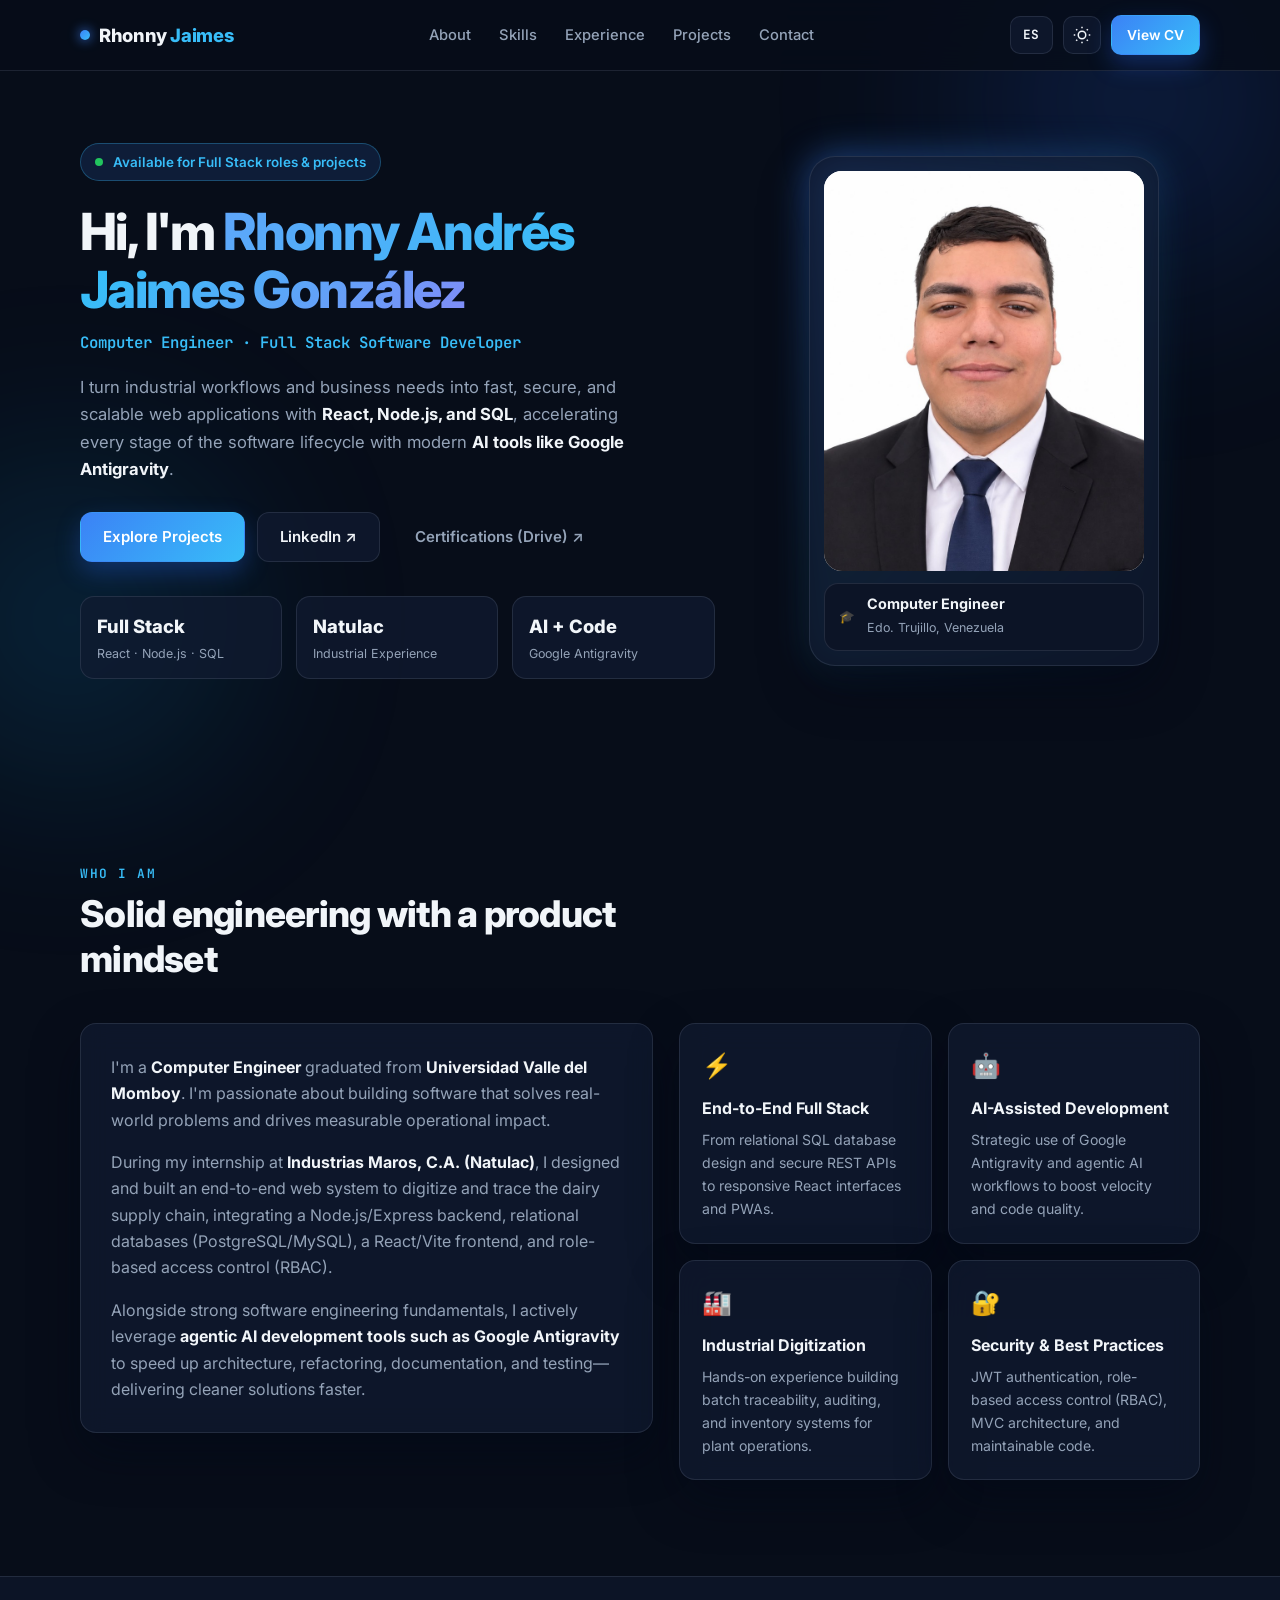
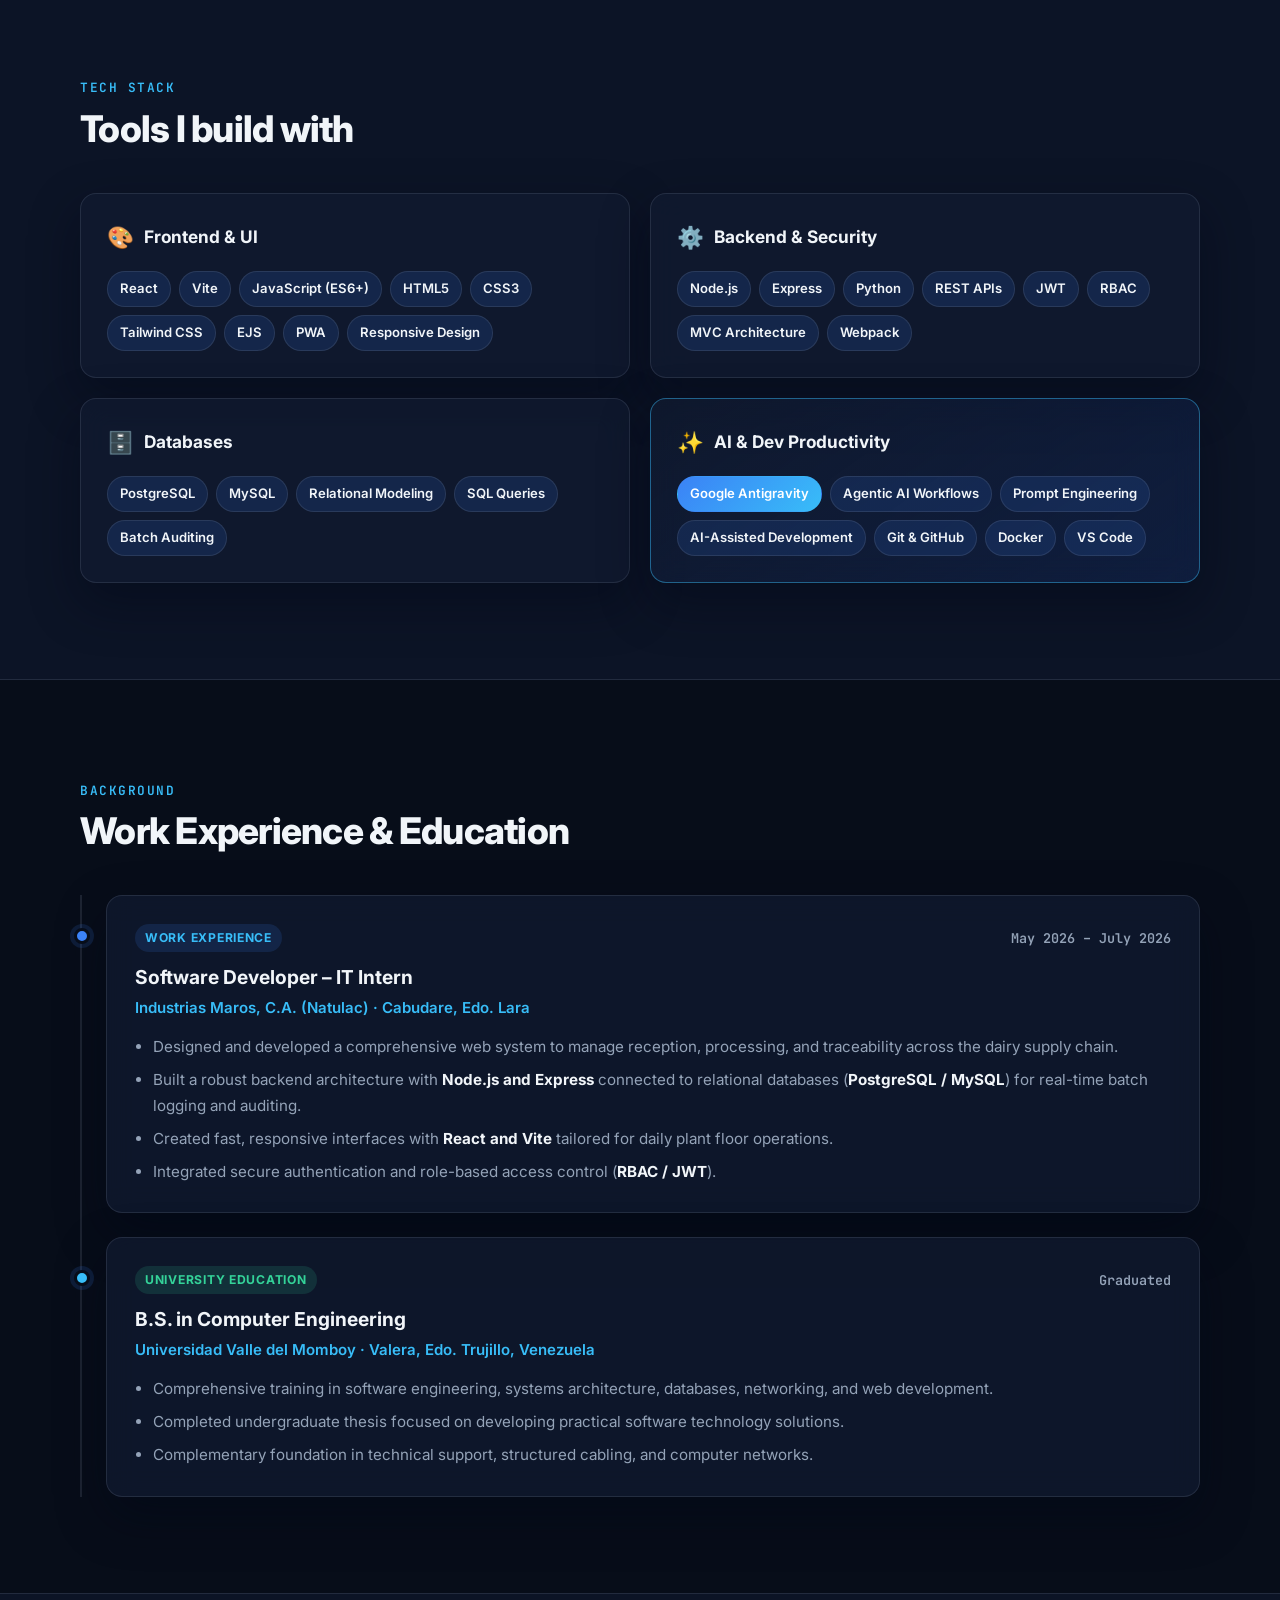
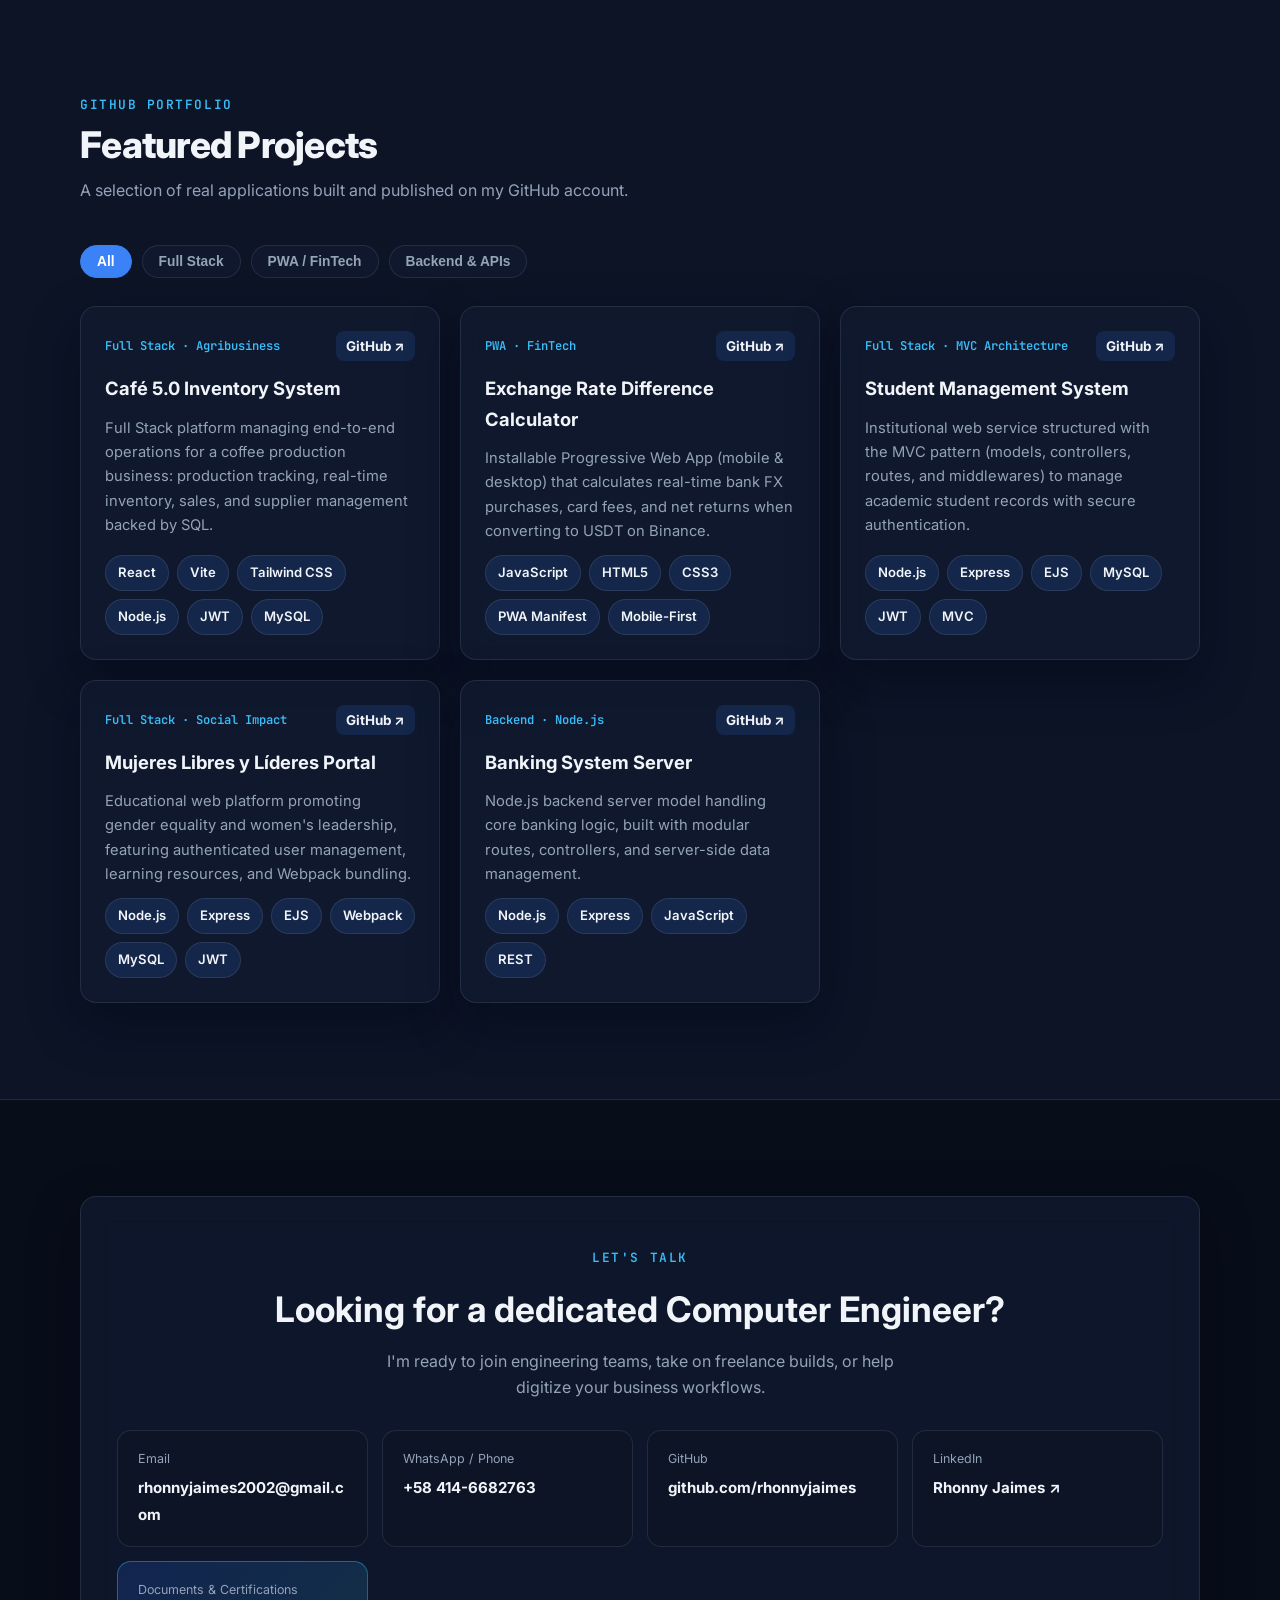
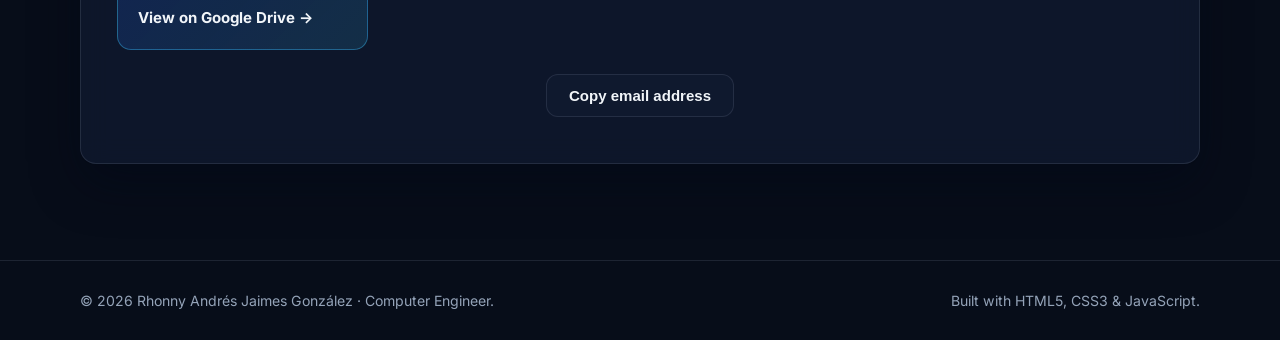
==== index.html @ 004c3298 "Initial commit: Bilingual responsive portfolio and updated CV" ====
<!DOCTYPE html>
<html lang="en" data-theme="dark">
<head>
  <meta charset="UTF-8" />
  <meta name="viewport" content="width=device-width, initial-scale=1.0" />
  <meta name="description" content="Professional portfolio of Rhonny Andrés Jaimes González — Computer Engineer &amp; Full Stack Software Developer specializing in React, Node.js, relational databases, and AI-assisted development (Google Antigravity)." />
  <title>Rhonny Jaimes | Computer Engineer &amp; Full Stack Developer</title>
  <link rel="preconnect" href="https://fonts.googleapis.com" />
  <link rel="preconnect" href="https://fonts.gstatic.com" crossorigin />
  <link href="https://fonts.googleapis.com/css2?family=Inter:wght@400;500;600;700;800&family=JetBrains+Mono:wght@400;600&display=swap" rel="stylesheet" />
  <link rel="stylesheet" href="styles.css" />
</head>
<body>
  <!-- Background Glow -->
  <div class="bg-orb orb-1" aria-hidden="true"></div>
  <div class="bg-orb orb-2" aria-hidden="true"></div>

  <!-- Navbar -->
  <header class="navbar" id="navbar">
    <div class="container nav-inner">
      <a href="#inicio" class="brand">
        <span class="brand-dot"></span>
        <span>Rhonny <span class="accent">Jaimes</span></span>
      </a>

      <nav class="nav-links" id="navLinks" aria-label="Main navigation">
        <a href="#sobre-mi" data-i18n="nav.about">About</a>
        <a href="#habilidades" data-i18n="nav.skills">Skills</a>
        <a href="#experiencia" data-i18n="nav.experience">Experience</a>
        <a href="#proyectos" data-i18n="nav.projects">Projects</a>
        <a href="#contacto" data-i18n="nav.contact">Contact</a>
      </nav>

      <div class="nav-actions">
        <button id="langToggle" class="lang-btn" aria-label="Switch language" title="Cambiar a Español">
          ES
        </button>
        <button id="themeToggle" class="icon-btn" aria-label="Toggle light/dark theme" title="Toggle theme">
          <svg class="sun-icon" viewBox="0 0 24 24" fill="none" stroke="currentColor" stroke-width="2"><circle cx="12" cy="12" r="5"/><line x1="12" y1="1" x2="12" y2="3"/><line x1="12" y1="21" x2="12" y2="23"/><line x1="4.22" y1="4.22" x2="5.64" y2="5.64"/><line x1="18.36" y1="18.36" x2="19.78" y2="19.78"/><line x1="1" y1="12" x2="3" y2="12"/><line x1="21" y1="12" x2="23" y2="12"/><line x1="4.22" y1="19.78" x2="5.64" y2="18.36"/><line x1="18.36" y1="5.64" x2="19.78" y2="4.22"/></svg>
          <svg class="moon-icon" viewBox="0 0 24 24" fill="none" stroke="currentColor" stroke-width="2"><path d="M21 12.79A9 9 0 1 1 11.21 3 7 7 0 0 0 21 12.79z"/></svg>
        </button>
        <a href="cv.html" class="btn btn-sm btn-primary" data-i18n="nav.cv">View CV</a>
        <button id="menuToggle" class="icon-btn mobile-only" aria-label="Open menu">
          <svg viewBox="0 0 24 24" fill="none" stroke="currentColor" stroke-width="2"><line x1="3" y1="6" x2="21" y2="6"/><line x1="3" y1="12" x2="21" y2="12"/><line x1="3" y1="18" x2="21" y2="18"/></svg>
        </button>
      </div>
    </div>
  </header>

  <main>
    <!-- HERO -->
    <section id="inicio" class="hero section">
      <div class="container hero-grid">
        <div class="hero-content reveal">
          <div class="status-pill">
            <span class="pulse-dot"></span>
            <span data-i18n="hero.status">Available for Full Stack roles &amp; projects</span>
          </div>

          <h1>
            <span data-i18n="hero.greeting">Hi, I'm</span> <span class="gradient-text">Rhonny Andrés Jaimes González</span>
          </h1>
          <p class="hero-role" data-i18n="hero.role">
            Computer Engineer · Full Stack Software Developer
          </p>
          <p class="hero-desc" data-i18n-html="hero.desc">
            I turn industrial workflows and business needs into fast, secure, and scalable web applications with <strong>React, Node.js, and SQL</strong>, accelerating every stage of the software lifecycle with modern <strong>AI tools like Google Antigravity</strong>.
          </p>

          <div class="hero-cta">
            <a href="#proyectos" class="btn btn-primary" data-i18n="hero.ctaProjects">Explore Projects</a>
            <a href="https://www.linkedin.com/in/rhonny-jaimes-a5907b200" target="_blank" rel="noopener" class="btn btn-secondary">
              LinkedIn ↗
            </a>
            <a href="https://drive.google.com/drive/folders/10CTQfVpW_5G6s0ghD9SPQc8_AnkCEyrF?usp=sharing" target="_blank" rel="noopener" class="btn btn-ghost" data-i18n="hero.ctaDrive">
              Certifications (Drive) ↗
            </a>
          </div>

          <div class="hero-metrics">
            <div class="metric-card">
              <span class="metric-value">Full Stack</span>
              <span class="metric-label">React · Node.js · SQL</span>
            </div>
            <div class="metric-card">
              <span class="metric-value">Natulac</span>
              <span class="metric-label" data-i18n="hero.metricNatulac">Industrial Experience</span>
            </div>
            <div class="metric-card">
              <span class="metric-value">AI + Code</span>
              <span class="metric-label">Google Antigravity</span>
            </div>
          </div>
        </div>

        <div class="hero-visual reveal">
          <div class="profile-card">
            <div class="profile-glow"></div>
            <img src="assets/profile.jpg" alt="Rhonny Andrés Jaimes González — Computer Engineer" class="profile-img" />
            <div class="profile-badge">
              <span class="badge-icon">🎓</span>
              <div>
                <strong data-i18n="hero.badgeTitle">Computer Engineer</strong>
                <span>Edo. Trujillo, Venezuela</span>
              </div>
            </div>
          </div>
        </div>
      </div>
    </section>

    <!-- ABOUT -->
    <section id="sobre-mi" class="section">
      <div class="container">
        <div class="section-header reveal">
          <span class="eyebrow" data-i18n="about.eyebrow">Who I am</span>
          <h2 data-i18n="about.title">Solid engineering with a product mindset</h2>
        </div>

        <div class="about-grid">
          <div class="about-card glass reveal">
            <p data-i18n-html="about.p1">
              I'm a <strong>Computer Engineer</strong> graduated from <strong>Universidad Valle del Momboy</strong>. I'm passionate about building software that solves real-world problems and drives measurable operational impact.
            </p>
            <p data-i18n-html="about.p2">
              During my internship at <strong>Industrias Maros, C.A. (Natulac)</strong>, I designed and built an end-to-end web system to digitize and trace the dairy supply chain, integrating a Node.js/Express backend, relational databases (PostgreSQL/MySQL), a React/Vite frontend, and role-based access control (RBAC).
            </p>
            <p data-i18n-html="about.p3">
              Alongside strong software engineering fundamentals, I actively leverage <strong>agentic AI development tools such as Google Antigravity</strong> to speed up architecture, refactoring, documentation, and testing—delivering cleaner solutions faster.
            </p>
          </div>

          <div class="pillars-grid reveal">
            <div class="pillar-card glass">
              <div class="pillar-icon">⚡</div>
              <h3 data-i18n="about.pillar1Title">End-to-End Full Stack</h3>
              <p data-i18n="about.pillar1Desc">From relational SQL database design and secure REST APIs to responsive React interfaces and PWAs.</p>
            </div>
            <div class="pillar-card glass">
              <div class="pillar-icon">🤖</div>
              <h3 data-i18n="about.pillar2Title">AI-Assisted Development</h3>
              <p data-i18n="about.pillar2Desc">Strategic use of Google Antigravity and agentic AI workflows to boost velocity and code quality.</p>
            </div>
            <div class="pillar-card glass">
              <div class="pillar-icon">🏭</div>
              <h3 data-i18n="about.pillar3Title">Industrial Digitization</h3>
              <p data-i18n="about.pillar3Desc">Hands-on experience building batch traceability, auditing, and inventory systems for plant operations.</p>
            </div>
            <div class="pillar-card glass">
              <div class="pillar-icon">🔐</div>
              <h3 data-i18n="about.pillar4Title">Security &amp; Best Practices</h3>
              <p data-i18n="about.pillar4Desc">JWT authentication, role-based access control (RBAC), MVC architecture, and maintainable code.</p>
            </div>
          </div>
        </div>
      </div>
    </section>

    <!-- SKILLS -->
    <section id="habilidades" class="section section-alt">
      <div class="container">
        <div class="section-header reveal">
          <span class="eyebrow" data-i18n="skills.eyebrow">Tech Stack</span>
          <h2 data-i18n="skills.title">Tools I build with</h2>
        </div>

        <div class="skills-grid">
          <div class="skill-card glass reveal">
            <div class="skill-card-head">
              <span class="skill-emoji">🎨</span>
              <h3>Frontend &amp; UI</h3>
            </div>
            <div class="tags">
              <span>React</span>
              <span>Vite</span>
              <span>JavaScript (ES6+)</span>
              <span>HTML5</span>
              <span>CSS3</span>
              <span>Tailwind CSS</span>
              <span>EJS</span>
              <span>PWA</span>
              <span>Responsive Design</span>
            </div>
          </div>

          <div class="skill-card glass reveal">
            <div class="skill-card-head">
              <span class="skill-emoji">⚙️</span>
              <h3 data-i18n="skills.backendTitle">Backend &amp; Security</h3>
            </div>
            <div class="tags">
              <span>Node.js</span>
              <span>Express</span>
              <span>Python</span>
              <span>REST APIs</span>
              <span>JWT</span>
              <span>RBAC</span>
              <span data-i18n="skills.mvc">MVC Architecture</span>
              <span>Webpack</span>
            </div>
          </div>

          <div class="skill-card glass reveal">
            <div class="skill-card-head">
              <span class="skill-emoji">🗄️</span>
              <h3 data-i18n="skills.dbTitle">Databases</h3>
            </div>
            <div class="tags">
              <span>PostgreSQL</span>
              <span>MySQL</span>
              <span data-i18n="skills.dbModel">Relational Modeling</span>
              <span data-i18n="skills.dbSql">SQL Queries</span>
              <span data-i18n="skills.dbAudit">Batch Auditing</span>
            </div>
          </div>

          <div class="skill-card glass highlight-card reveal">
            <div class="skill-card-head">
              <span class="skill-emoji">✨</span>
              <h3 data-i18n="skills.aiTitle">AI &amp; Dev Productivity</h3>
            </div>
            <div class="tags">
              <span class="tag-accent">Google Antigravity</span>
              <span data-i18n="skills.aiAgents">Agentic AI Workflows</span>
              <span data-i18n="skills.aiPrompt">Prompt Engineering</span>
              <span data-i18n="skills.aiDev">AI-Assisted Development</span>
              <span>Git &amp; GitHub</span>
              <span>Docker</span>
              <span>VS Code</span>
            </div>
          </div>
        </div>
      </div>
    </section>

    <!-- EXPERIENCE & EDUCATION -->
    <section id="experiencia" class="section">
      <div class="container">
        <div class="section-header reveal">
          <span class="eyebrow" data-i18n="exp.eyebrow">Background</span>
          <h2 data-i18n="exp.title">Work Experience &amp; Education</h2>
        </div>

        <div class="timeline">
          <article class="timeline-item glass reveal">
            <div class="timeline-dot"></div>
            <div class="timeline-meta">
              <span class="timeline-badge" data-i18n="exp.workBadge">Work Experience</span>
              <span class="timeline-date" data-i18n="exp.workDate">May 2026 – July 2026</span>
            </div>
            <h3 data-i18n="exp.workRole">Software Developer – IT Intern</h3>
            <p class="timeline-org">Industrias Maros, C.A. (Natulac) · Cabudare, Edo. Lara</p>
            <ul class="timeline-list">
              <li data-i18n="exp.workB1">Designed and developed a comprehensive web system to manage reception, processing, and traceability across the dairy supply chain.</li>
              <li data-i18n-html="exp.workB2">Built a robust backend architecture with <strong>Node.js and Express</strong> connected to relational databases (<strong>PostgreSQL / MySQL</strong>) for real-time batch logging and auditing.</li>
              <li data-i18n-html="exp.workB3">Created fast, responsive interfaces with <strong>React and Vite</strong> tailored for daily plant floor operations.</li>
              <li data-i18n-html="exp.workB4">Integrated secure authentication and role-based access control (<strong>RBAC / JWT</strong>).</li>
            </ul>
          </article>

          <article class="timeline-item glass reveal">
            <div class="timeline-dot dot-edu"></div>
            <div class="timeline-meta">
              <span class="timeline-badge badge-edu" data-i18n="exp.eduBadge">University Education</span>
              <span class="timeline-date" data-i18n="exp.eduDate">Graduated</span>
            </div>
            <h3 data-i18n="exp.eduDegree">B.S. in Computer Engineering</h3>
            <p class="timeline-org">Universidad Valle del Momboy · Valera, Edo. Trujillo, Venezuela</p>
            <ul class="timeline-list">
              <li data-i18n="exp.eduB1">Comprehensive training in software engineering, systems architecture, databases, networking, and web development.</li>
              <li data-i18n="exp.eduB2">Completed undergraduate thesis focused on developing practical software technology solutions.</li>
              <li data-i18n="exp.eduB3">Complementary foundation in technical support, structured cabling, and computer networks.</li>
            </ul>
          </article>
        </div>
      </div>
    </section>

    <!-- PROJECTS -->
    <section id="proyectos" class="section section-alt">
      <div class="container">
        <div class="section-header reveal">
          <span class="eyebrow" data-i18n="proj.eyebrow">GitHub Portfolio</span>
          <h2 data-i18n="proj.title">Featured Projects</h2>
          <p class="section-sub" data-i18n="proj.sub">A selection of real applications built and published on my GitHub account.</p>
        </div>

        <div class="filter-bar reveal" role="tablist" aria-label="Filter projects">
          <button class="filter-btn active" data-filter="all" data-i18n="proj.filterAll">All</button>
          <button class="filter-btn" data-filter="fullstack">Full Stack</button>
          <button class="filter-btn" data-filter="pwa">PWA / FinTech</button>
          <button class="filter-btn" data-filter="backend">Backend &amp; APIs</button>
        </div>

        <div class="projects-grid">
          <article class="project-card glass reveal" data-category="fullstack">
            <div class="project-header">
              <span class="project-type" data-i18n="proj.p1Type">Full Stack · Agribusiness</span>
              <a href="https://github.com/rhonnyjaimes/sistema-inventario-cafe5.0" target="_blank" rel="noopener" class="project-ext" aria-label="View repository on GitHub">GitHub ↗</a>
            </div>
            <h3 data-i18n="proj.p1Title">Café 5.0 Inventory System</h3>
            <p data-i18n="proj.p1Desc">
              Full Stack platform managing end-to-end operations for a coffee production business: production tracking, real-time inventory, sales, and supplier management backed by SQL.
            </p>
            <div class="tags">
              <span>React</span>
              <span>Vite</span>
              <span>Tailwind CSS</span>
              <span>Node.js</span>
              <span>JWT</span>
              <span>MySQL</span>
            </div>
          </article>

          <article class="project-card glass reveal" data-category="pwa">
            <div class="project-header">
              <span class="project-type">PWA · FinTech</span>
              <a href="https://github.com/rhonnyjaimes/calculo-diferencia-cambiaria" target="_blank" rel="noopener" class="project-ext" aria-label="View repository on GitHub">GitHub ↗</a>
            </div>
            <h3 data-i18n="proj.p2Title">Exchange Rate Difference Calculator</h3>
            <p data-i18n="proj.p2Desc">
              Installable Progressive Web App (mobile &amp; desktop) that calculates real-time bank FX purchases, card fees, and net returns when converting to USDT on Binance.
            </p>
            <div class="tags">
              <span>JavaScript</span>
              <span>HTML5</span>
              <span>CSS3</span>
              <span>PWA Manifest</span>
              <span>Mobile-First</span>
            </div>
          </article>

          <article class="project-card glass reveal" data-category="fullstack backend">
            <div class="project-header">
              <span class="project-type" data-i18n="proj.p3Type">Full Stack · MVC Architecture</span>
              <a href="https://github.com/rhonnyjaimes/gestion-estudiantil" target="_blank" rel="noopener" class="project-ext" aria-label="View repository on GitHub">GitHub ↗</a>
            </div>
            <h3 data-i18n="proj.p3Title">Student Management System</h3>
            <p data-i18n="proj.p3Desc">
              Institutional web service structured with the MVC pattern (models, controllers, routes, and middlewares) to manage academic student records with secure authentication.
            </p>
            <div class="tags">
              <span>Node.js</span>
              <span>Express</span>
              <span>EJS</span>
              <span>MySQL</span>
              <span>JWT</span>
              <span>MVC</span>
            </div>
          </article>

          <article class="project-card glass reveal" data-category="fullstack">
            <div class="project-header">
              <span class="project-type" data-i18n="proj.p4Type">Full Stack · Social Impact</span>
              <a href="https://github.com/rhonnyjaimes/Pagina-Mujeres-Libres" target="_blank" rel="noopener" class="project-ext" aria-label="View repository on GitHub">GitHub ↗</a>
            </div>
            <h3 data-i18n="proj.p4Title">Mujeres Libres y Líderes Portal</h3>
            <p data-i18n="proj.p4Desc">
              Educational web platform promoting gender equality and women's leadership, featuring authenticated user management, learning resources, and Webpack bundling.
            </p>
            <div class="tags">
              <span>Node.js</span>
              <span>Express</span>
              <span>EJS</span>
              <span>Webpack</span>
              <span>MySQL</span>
              <span>JWT</span>
            </div>
          </article>

          <article class="project-card glass reveal" data-category="backend">
            <div class="project-header">
              <span class="project-type">Backend · Node.js</span>
              <a href="https://github.com/rhonnyjaimes/sistema-bancario-servidor" target="_blank" rel="noopener" class="project-ext" aria-label="View repository on GitHub">GitHub ↗</a>
            </div>
            <h3 data-i18n="proj.p5Title">Banking System Server</h3>
            <p data-i18n="proj.p5Desc">
              Node.js backend server model handling core banking logic, built with modular routes, controllers, and server-side data management.
            </p>
            <div class="tags">
              <span>Node.js</span>
              <span>Express</span>
              <span>JavaScript</span>
              <span>REST</span>
            </div>
          </article>
        </div>
      </div>
    </section>

    <!-- CONTACT -->
    <section id="contacto" class="section">
      <div class="container">
        <div class="contact-box glass reveal">
          <span class="eyebrow" data-i18n="contact.eyebrow">Let's Talk</span>
          <h2 data-i18n="contact.title">Looking for a dedicated Computer Engineer?</h2>
          <p class="contact-sub" data-i18n="contact.sub">
            I'm ready to join engineering teams, take on freelance builds, or help digitize your business workflows.
          </p>

          <div class="contact-grid">
            <a href="mailto:rhonnyjaimes2002@gmail.com" class="contact-item">
              <span class="c-label" data-i18n="contact.emailLabel">Email</span>
              <strong>rhonnyjaimes2002@gmail.com</strong>
            </a>

            <a href="https://wa.me/584146682763" target="_blank" rel="noopener" class="contact-item">
              <span class="c-label" data-i18n="contact.phoneLabel">WhatsApp / Phone</span>
              <strong>+58 414-6682763</strong>
            </a>

            <a href="https://github.com/rhonnyjaimes" target="_blank" rel="noopener" class="contact-item">
              <span class="c-label">GitHub</span>
              <strong>github.com/rhonnyjaimes</strong>
            </a>

            <a href="https://www.linkedin.com/in/rhonny-jaimes-a5907b200" target="_blank" rel="noopener" class="contact-item">
              <span class="c-label">LinkedIn</span>
              <strong>Rhonny Jaimes ↗</strong>
            </a>

            <a href="https://drive.google.com/drive/folders/10CTQfVpW_5G6s0ghD9SPQc8_AnkCEyrF?usp=sharing" target="_blank" rel="noopener" class="contact-item contact-cv">
              <span class="c-label" data-i18n="contact.driveLabel">Documents &amp; Certifications</span>
              <strong data-i18n="contact.driveCta">View on Google Drive →</strong>
            </a>
          </div>

          <div class="contact-actions">
            <button id="copyEmailBtn" class="btn btn-secondary" data-i18n="contact.copyBtn">Copy email address</button>
          </div>
        </div>
      </div>
    </section>
  </main>

  <footer class="footer">
    <div class="container footer-inner">
      <p>© <span id="year"></span> Rhonny Andrés Jaimes González · <span data-i18n="footer.role">Computer Engineer</span>.</p>
      <p class="footer-note" data-i18n="footer.note">Built with HTML5, CSS3 &amp; JavaScript.</p>
    </div>
  </footer>

  <div id="toast" class="toast" role="status" aria-live="polite" data-i18n="contact.toast">Email copied to clipboard</div>

  <script src="script.js"></script>
</body>
</html>
---- styles.css ----
:root {
  --bg: #070d19;
  --bg-alt: #0c1426;
  --surface: rgba(17, 27, 49, 0.72);
  --surface-solid: #111b31;
  --border: rgba(148, 163, 184, 0.16);
  --text: #f1f5f9;
  --text-muted: #94a3b8;
  --primary: #3b82f6;
  --primary-hover: #2563eb;
  --cyan: #38bdf8;
  --accent-soft: rgba(59, 130, 246, 0.14);
  --shadow: 0 20px 50px rgba(2, 6, 23, 0.45);
  --radius: 16px;
}

[data-theme="light"] {
  --bg: #f8fafc;
  --bg-alt: #eef2f8;
  --surface: rgba(255, 255, 255, 0.85);
  --surface-solid: #ffffff;
  --border: rgba(15, 23, 42, 0.1);
  --text: #0f172a;
  --text-muted: #475569;
  --primary: #1d4ed8;
  --primary-hover: #1e40af;
  --cyan: #0284c7;
  --accent-soft: rgba(29, 78, 216, 0.09);
  --shadow: 0 18px 40px rgba(15, 23, 42, 0.08);
}

* {
  box-sizing: border-box;
  margin: 0;
  padding: 0;
}

html {
  scroll-behavior: smooth;
}

body {
  font-family: 'Inter', -apple-system, BlinkMacSystemFont, sans-serif;
  background: var(--bg);
  color: var(--text);
  line-height: 1.65;
  overflow-x: hidden;
  transition: background 0.3s ease, color 0.3s ease;
}

/* Decorative Orbs */
.bg-orb {
  position: fixed;
  border-radius: 50%;
  filter: blur(110px);
  pointer-events: none;
  z-index: -1;
  opacity: 0.35;
}

.orb-1 {
  width: 440px;
  height: 440px;
  background: radial-gradient(circle, #2563eb, transparent 70%);
  top: -120px;
  right: -80px;
}

.orb-2 {
  width: 380px;
  height: 380px;
  background: radial-gradient(circle, #0ea5e9, transparent 70%);
  bottom: 10%;
  left: -120px;
}

[data-theme="light"] .bg-orb {
  opacity: 0.18;
}

.container {
  width: min(1120px, 92%);
  margin: 0 auto;
}

.section {
  padding: 96px 0;
}

.section-alt {
  background: var(--bg-alt);
  border-top: 1px solid var(--border);
  border-bottom: 1px solid var(--border);
}

.glass {
  background: var(--surface);
  border: 1px solid var(--border);
  backdrop-filter: blur(14px);
  -webkit-backdrop-filter: blur(14px);
  border-radius: var(--radius);
  box-shadow: var(--shadow);
}

/* Navbar */
.navbar {
  position: sticky;
  top: 0;
  z-index: 100;
  background: color-mix(in srgb, var(--bg) 82%, transparent);
  backdrop-filter: blur(16px);
  border-bottom: 1px solid var(--border);
}

.nav-inner {
  height: 70px;
  display: flex;
  align-items: center;
  justify-content: space-between;
  gap: 16px;
}

.brand {
  display: inline-flex;
  align-items: center;
  gap: 9px;
  font-size: 1.15rem;
  font-weight: 800;
  color: var(--text);
  text-decoration: none;
  letter-spacing: -0.02em;
}

.brand-dot {
  width: 10px;
  height: 10px;
  border-radius: 50%;
  background: linear-gradient(135deg, var(--primary), var(--cyan));
  box-shadow: 0 0 12px var(--primary);
}

.accent {
  color: var(--cyan);
}

.nav-links {
  display: flex;
  align-items: center;
  gap: 28px;
}

.nav-links a {
  color: var(--text-muted);
  text-decoration: none;
  font-size: 0.92rem;
  font-weight: 500;
  transition: color 0.2s ease;
}

.nav-links a:hover {
  color: var(--text);
}

.nav-actions {
  display: flex;
  align-items: center;
  gap: 10px;
}

.icon-btn {
  width: 38px;
  height: 38px;
  border-radius: 10px;
  border: 1px solid var(--border);
  background: var(--surface);
  color: var(--text);
  display: inline-flex;
  align-items: center;
  justify-content: center;
  cursor: pointer;
  transition: all 0.2s ease;
}

.icon-btn:hover {
  border-color: var(--primary);
  color: var(--cyan);
}

.lang-btn {
  height: 38px;
  padding: 0 12px;
  border-radius: 10px;
  border: 1px solid var(--border);
  background: var(--surface);
  color: var(--text);
  font-family: 'JetBrains Mono', monospace;
  font-size: 0.8rem;
  font-weight: 700;
  letter-spacing: 0.04em;
  cursor: pointer;
  transition: all 0.2s ease;
}

.lang-btn:hover {
  border-color: var(--cyan);
  color: var(--cyan);
}

.icon-btn svg {
  width: 18px;
  height: 18px;
}

[data-theme="dark"] .moon-icon { display: none; }
[data-theme="light"] .sun-icon { display: none; }

.mobile-only {
  display: none;
}

/* Buttons */
.btn {
  display: inline-flex;
  align-items: center;
  justify-content: center;
  gap: 8px;
  padding: 12px 22px;
  border-radius: 12px;
  font-size: 0.94rem;
  font-weight: 600;
  text-decoration: none;
  cursor: pointer;
  border: 1px solid transparent;
  transition: all 0.22s ease;
}

.btn svg {
  width: 17px;
  height: 17px;
}

.btn-sm {
  padding: 8px 15px;
  font-size: 0.86rem;
  border-radius: 10px;
}

.btn-primary {
  background: linear-gradient(135deg, var(--primary), var(--cyan));
  color: #ffffff;
  box-shadow: 0 10px 25px rgba(37, 99, 235, 0.32);
}

.btn-primary:hover {
  transform: translateY(-2px);
  box-shadow: 0 14px 30px rgba(37, 99, 235, 0.42);
}

.btn-secondary {
  background: var(--surface);
  color: var(--text);
  border-color: var(--border);
}

.btn-secondary:hover {
  border-color: var(--primary);
  transform: translateY(-2px);
}

.btn-ghost {
  color: var(--text-muted);
  background: transparent;
}

.btn-ghost:hover {
  color: var(--cyan);
}

/* Hero */
.hero {
  padding-top: 72px;
  padding-bottom: 84px;
}

.hero-grid {
  display: grid;
  grid-template-columns: 1.25fr 0.85fr;
  align-items: center;
  gap: 54px;
}

.status-pill {
  display: inline-flex;
  align-items: center;
  gap: 10px;
  padding: 7px 14px;
  border-radius: 999px;
  background: var(--accent-soft);
  border: 1px solid rgba(56, 189, 248, 0.3);
  color: var(--cyan);
  font-size: 0.84rem;
  font-weight: 600;
  margin-bottom: 22px;
}

.pulse-dot {
  width: 8px;
  height: 8px;
  border-radius: 50%;
  background: #22c55e;
  box-shadow: 0 0 0 0 rgba(34, 197, 94, 0.7);
  animation: pulse 2s infinite;
}

@keyframes pulse {
  0% { box-shadow: 0 0 0 0 rgba(34, 197, 94, 0.7); }
  70% { box-shadow: 0 0 0 9px rgba(34, 197, 94, 0); }
  100% { box-shadow: 0 0 0 0 rgba(34, 197, 94, 0); }
}

.hero h1 {
  font-size: clamp(2.1rem, 4.2vw, 3.2rem);
  font-weight: 800;
  line-height: 1.12;
  letter-spacing: -0.03em;
}

.gradient-text {
  background: linear-gradient(135deg, #60a5fa, #38bdf8, #818cf8);
  -webkit-background-clip: text;
  background-clip: text;
  color: transparent;
}

[data-theme="light"] .gradient-text {
  background: linear-gradient(135deg, #1d4ed8, #0284c7, #4f46e5);
  -webkit-background-clip: text;
  background-clip: text;
}

.hero-role {
  margin-top: 12px;
  font-family: 'JetBrains Mono', monospace;
  font-size: 0.98rem;
  color: var(--cyan);
  font-weight: 600;
}

.hero-desc {
  margin-top: 18px;
  color: var(--text-muted);
  font-size: 1.04rem;
  max-width: 58ch;
}

.hero-desc strong {
  color: var(--text);
}

.hero-cta {
  margin-top: 28px;
  display: flex;
  flex-wrap: wrap;
  gap: 12px;
}

.hero-metrics {
  margin-top: 34px;
  display: grid;
  grid-template-columns: repeat(3, 1fr);
  gap: 14px;
}

.metric-card {
  padding: 14px 16px;
  border-radius: 14px;
  background: var(--surface);
  border: 1px solid var(--border);
}

.metric-value {
  display: block;
  font-size: 1.15rem;
  font-weight: 800;
  color: var(--text);
}

.metric-label {
  display: block;
  font-size: 0.78rem;
  color: var(--text-muted);
  margin-top: 2px;
}

/* Profile Visual */
.hero-visual {
  display: flex;
  justify-content: center;
}

.profile-card {
  position: relative;
  width: min(350px, 100%);
  padding: 14px;
  border-radius: 26px;
  background: var(--surface);
  border: 1px solid var(--border);
  box-shadow: var(--shadow);
}

.profile-glow {
  position: absolute;
  inset: -2px;
  border-radius: 28px;
  background: linear-gradient(135deg, rgba(59, 130, 246, 0.55), rgba(56, 189, 248, 0.18), transparent);
  z-index: -1;
  filter: blur(18px);
}

.profile-img {
  width: 100%;
  aspect-ratio: 4 / 5;
  object-fit: cover;
  object-position: top center;
  border-radius: 18px;
  display: block;
  background: #ffffff;
}

.profile-badge {
  margin-top: 12px;
  padding: 11px 14px;
  border-radius: 14px;
  background: var(--bg-alt);
  border: 1px solid var(--border);
  display: flex;
  align-items: center;
  gap: 12px;
}

.badge-icon {
  font-size: 1.35rem;
}

.profile-badge strong {
  display: block;
  font-size: 0.9rem;
  line-height: 1.25;
}

.profile-badge span {
  font-size: 0.78rem;
  color: var(--text-muted);
}

/* Section Headers */
.section-header {
  max-width: 660px;
  margin-bottom: 42px;
}

.eyebrow {
  display: inline-block;
  font-family: 'JetBrains Mono', monospace;
  font-size: 0.8rem;
  font-weight: 600;
  text-transform: uppercase;
  letter-spacing: 0.12em;
  color: var(--cyan);
  margin-bottom: 8px;
}

.section-header h2 {
  font-size: clamp(1.65rem, 3vw, 2.3rem);
  font-weight: 800;
  letter-spacing: -0.02em;
  line-height: 1.2;
}

.section-sub {
  margin-top: 10px;
  color: var(--text-muted);
}

/* About */
.about-grid {
  display: grid;
  grid-template-columns: 1.1fr 1fr;
  gap: 26px;
  align-items: start;
}

.about-card {
  padding: 30px;
  display: flex;
  flex-direction: column;
  gap: 16px;
  color: var(--text-muted);
}

.about-card strong {
  color: var(--text);
}

.pillars-grid {
  display: grid;
  grid-template-columns: repeat(2, 1fr);
  gap: 16px;
}

.pillar-card {
  padding: 22px;
  transition: transform 0.22s ease, border-color 0.22s ease;
}

.pillar-card:hover {
  transform: translateY(-4px);
  border-color: rgba(56, 189, 248, 0.4);
}

.pillar-icon {
  font-size: 1.5rem;
  margin-bottom: 10px;
}

.pillar-card h3 {
  font-size: 1rem;
  margin-bottom: 6px;
}

.pillar-card p {
  font-size: 0.88rem;
  color: var(--text-muted);
}

/* Skills */
.skills-grid {
  display: grid;
  grid-template-columns: repeat(2, 1fr);
  gap: 20px;
}

.skill-card {
  padding: 26px;
}

.highlight-card {
  border-color: rgba(56, 189, 248, 0.45);
  background: linear-gradient(145deg, var(--surface), rgba(37, 99, 235, 0.12));
}

.skill-card-head {
  display: flex;
  align-items: center;
  gap: 10px;
  margin-bottom: 16px;
}

.skill-emoji {
  font-size: 1.35rem;
}

.skill-card h3 {
  font-size: 1.08rem;
}

.tags {
  display: flex;
  flex-wrap: wrap;
  gap: 8px;
}

.tags span {
  font-size: 0.82rem;
  font-weight: 600;
  padding: 6px 12px;
  border-radius: 999px;
  background: var(--accent-soft);
  color: var(--text);
  border: 1px solid var(--border);
}

.tags .tag-accent {
  background: linear-gradient(135deg, var(--primary), var(--cyan));
  color: #ffffff;
  border-color: transparent;
}

/* Timeline */
.timeline {
  position: relative;
  display: flex;
  flex-direction: column;
  gap: 24px;
  padding-left: 24px;
  border-left: 2px solid var(--border);
}

.timeline-item {
  position: relative;
  padding: 28px;
}

.timeline-dot {
  position: absolute;
  left: -33px;
  top: 32px;
  width: 16px;
  height: 16px;
  border-radius: 50%;
  background: var(--primary);
  border: 3px solid var(--bg);
  box-shadow: 0 0 0 4px var(--accent-soft);
}

.dot-edu {
  background: var(--cyan);
}

.timeline-meta {
  display: flex;
  align-items: center;
  justify-content: space-between;
  flex-wrap: wrap;
  gap: 10px;
  margin-bottom: 10px;
}

.timeline-badge {
  font-size: 0.76rem;
  font-weight: 700;
  text-transform: uppercase;
  letter-spacing: 0.06em;
  padding: 4px 10px;
  border-radius: 999px;
  background: var(--accent-soft);
  color: var(--cyan);
}

.badge-edu {
  color: #34d399;
  background: rgba(52, 211, 153, 0.14);
}

.timeline-date {
  font-family: 'JetBrains Mono', monospace;
  font-size: 0.84rem;
  font-weight: 600;
  color: var(--text-muted);
}

.timeline-item h3 {
  font-size: 1.2rem;
}

.timeline-org {
  color: var(--cyan);
  font-weight: 600;
  font-size: 0.94rem;
  margin-top: 2px;
  margin-bottom: 14px;
}

.timeline-list {
  padding-left: 18px;
  display: flex;
  flex-direction: column;
  gap: 8px;
  color: var(--text-muted);
  font-size: 0.95rem;
}

.timeline-list strong {
  color: var(--text);
}

/* Projects */
.filter-bar {
  display: flex;
  flex-wrap: wrap;
  gap: 10px;
  margin-bottom: 28px;
}

.filter-btn {
  padding: 8px 16px;
  border-radius: 999px;
  border: 1px solid var(--border);
  background: var(--surface);
  color: var(--text-muted);
  font-size: 0.86rem;
  font-weight: 600;
  cursor: pointer;
  transition: all 0.2s ease;
}

.filter-btn:hover,
.filter-btn.active {
  background: var(--primary);
  color: #ffffff;
  border-color: var(--primary);
}

.projects-grid {
  display: grid;
  grid-template-columns: repeat(auto-fill, minmax(310px, 1fr));
  gap: 20px;
}

.project-card {
  padding: 24px;
  display: flex;
  flex-direction: column;
  gap: 12px;
  transition: transform 0.24s ease, border-color 0.24s ease;
}

.project-card:hover {
  transform: translateY(-5px);
  border-color: rgba(56, 189, 248, 0.45);
}

.project-card.hidden {
  display: none;
}

.project-header {
  display: flex;
  justify-content: space-between;
  align-items: center;
  gap: 10px;
}

.project-type {
  font-family: 'JetBrains Mono', monospace;
  font-size: 0.76rem;
  color: var(--cyan);
  font-weight: 600;
}

.project-ext {
  font-size: 0.84rem;
  font-weight: 700;
  color: var(--text);
  text-decoration: none;
  padding: 4px 10px;
  border-radius: 8px;
  background: var(--accent-soft);
  transition: background 0.2s ease;
}

.project-ext:hover {
  background: var(--primary);
  color: #ffffff;
}

.project-card h3 {
  font-size: 1.15rem;
}

.project-card p {
  font-size: 0.92rem;
  color: var(--text-muted);
  flex: 1;
}

/* Contact */
.contact-box {
  padding: 46px 36px;
  text-align: center;
}

.contact-box h2 {
  font-size: clamp(1.6rem, 3vw, 2.2rem);
  margin-top: 4px;
}

.contact-sub {
  max-width: 560px;
  margin: 10px auto 30px;
  color: var(--text-muted);
}

.contact-grid {
  display: grid;
  grid-template-columns: repeat(auto-fit, minmax(210px, 1fr));
  gap: 14px;
  text-align: left;
}

.contact-item {
  padding: 18px 20px;
  border-radius: 14px;
  background: var(--bg-alt);
  border: 1px solid var(--border);
  text-decoration: none;
  color: var(--text);
  transition: all 0.22s ease;
}

.contact-item:hover {
  border-color: var(--cyan);
  transform: translateY(-3px);
}

.contact-cv {
  background: linear-gradient(135deg, rgba(37, 99, 235, 0.2), rgba(56, 189, 248, 0.14));
  border-color: rgba(56, 189, 248, 0.4);
}

.c-label {
  display: block;
  font-size: 0.78rem;
  color: var(--text-muted);
  margin-bottom: 4px;
}

.contact-item strong {
  font-size: 0.94rem;
  word-break: break-word;
}

.contact-actions {
  margin-top: 24px;
}

/* Footer */
.footer {
  padding: 28px 0;
  border-top: 1px solid var(--border);
  font-size: 0.88rem;
  color: var(--text-muted);
}

.footer-inner {
  display: flex;
  justify-content: space-between;
  align-items: center;
  flex-wrap: wrap;
  gap: 10px;
}

/* Toast */
.toast {
  position: fixed;
  bottom: 24px;
  right: 24px;
  background: var(--surface-solid);
  color: var(--text);
  border: 1px solid var(--cyan);
  padding: 12px 18px;
  border-radius: 12px;
  font-size: 0.88rem;
  font-weight: 600;
  box-shadow: var(--shadow);
  opacity: 0;
  transform: translateY(16px);
  pointer-events: none;
  transition: all 0.25s ease;
  z-index: 200;
}

.toast.show {
  opacity: 1;
  transform: translateY(0);
}

/* Reveal Animations */
.reveal {
  opacity: 0;
  transform: translateY(22px);
  transition: opacity 0.6s ease, transform 0.6s ease;
}

.reveal.visible {
  opacity: 1;
  transform: translateY(0);
}

/* Responsive */
@media (max-width: 920px) {
  .hero-grid,
  .about-grid,
  .skills-grid {
    grid-template-columns: 1fr;
  }

  .hero-visual {
    order: -1;
  }

  .profile-card {
    width: min(290px, 100%);
  }
}

@media (max-width: 720px) {
  .section {
    padding: 64px 0;
  }

  .hero {
    padding-top: 36px;
    padding-bottom: 56px;
  }

  .mobile-only {
    display: inline-flex;
  }

  .nav-inner {
    height: 62px;
    gap: 8px;
  }

  .brand {
    font-size: 1rem;
    gap: 7px;
  }

  .nav-actions {
    gap: 6px;
  }

  .lang-btn {
    height: 34px;
    padding: 0 9px;
    font-size: 0.74rem;
  }

  .icon-btn {
    width: 34px;
    height: 34px;
  }

  .nav-actions .btn-sm {
    padding: 7px 11px;
    font-size: 0.78rem;
  }

  .nav-links {
    position: absolute;
    top: 62px;
    left: 0;
    right: 0;
    flex-direction: column;
    background: var(--surface-solid);
    border-bottom: 1px solid var(--border);
    padding: 20px;
    gap: 16px;
    display: none;
    box-shadow: var(--shadow);
  }

  .nav-links.open {
    display: flex;
  }

  .hero-grid {
    gap: 32px;
  }

  .status-pill {
    font-size: 0.76rem;
    padding: 6px 12px;
  }

  .hero-cta {
    flex-direction: column;
    align-items: stretch;
  }

  .hero-cta .btn {
    width: 100%;
  }

  .hero-metrics,
  .pillars-grid {
    grid-template-columns: 1fr;
  }

  .projects-grid {
    grid-template-columns: 1fr;
  }

  .about-card,
  .skill-card,
  .project-card,
  .timeline-item {
    padding: 20px;
  }

  .timeline {
    padding-left: 16px;
  }

  .timeline-dot {
    left: -25px;
    top: 24px;
  }

  .contact-box {
    padding: 28px 18px;
  }

  .contact-grid {
    grid-template-columns: 1fr;
  }

  .footer-inner {
    flex-direction: column;
    text-align: center;
  }
}

@media (max-width: 380px) {
  .brand span:last-child {
    font-size: 0.92rem;
  }
  .nav-actions .btn-sm {
    padding: 6px 9px;
    font-size: 0.74rem;
  }
}
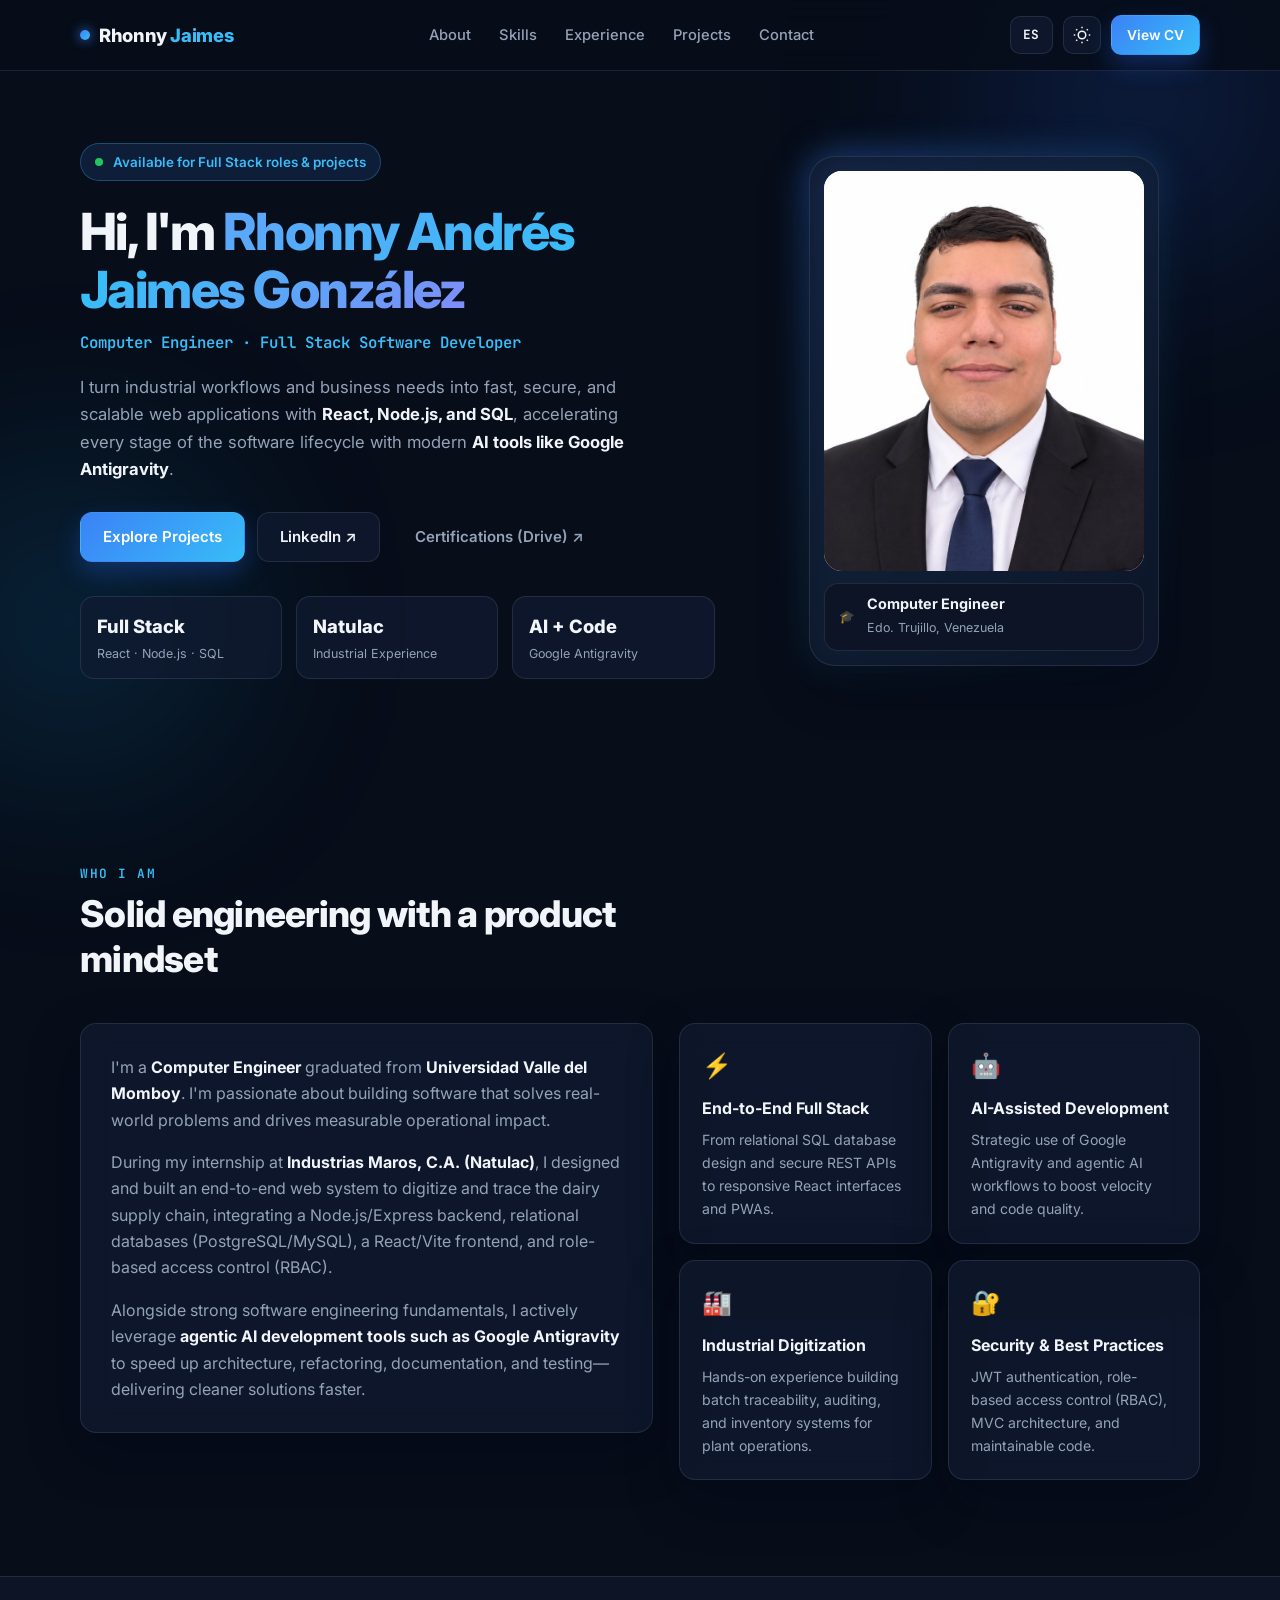
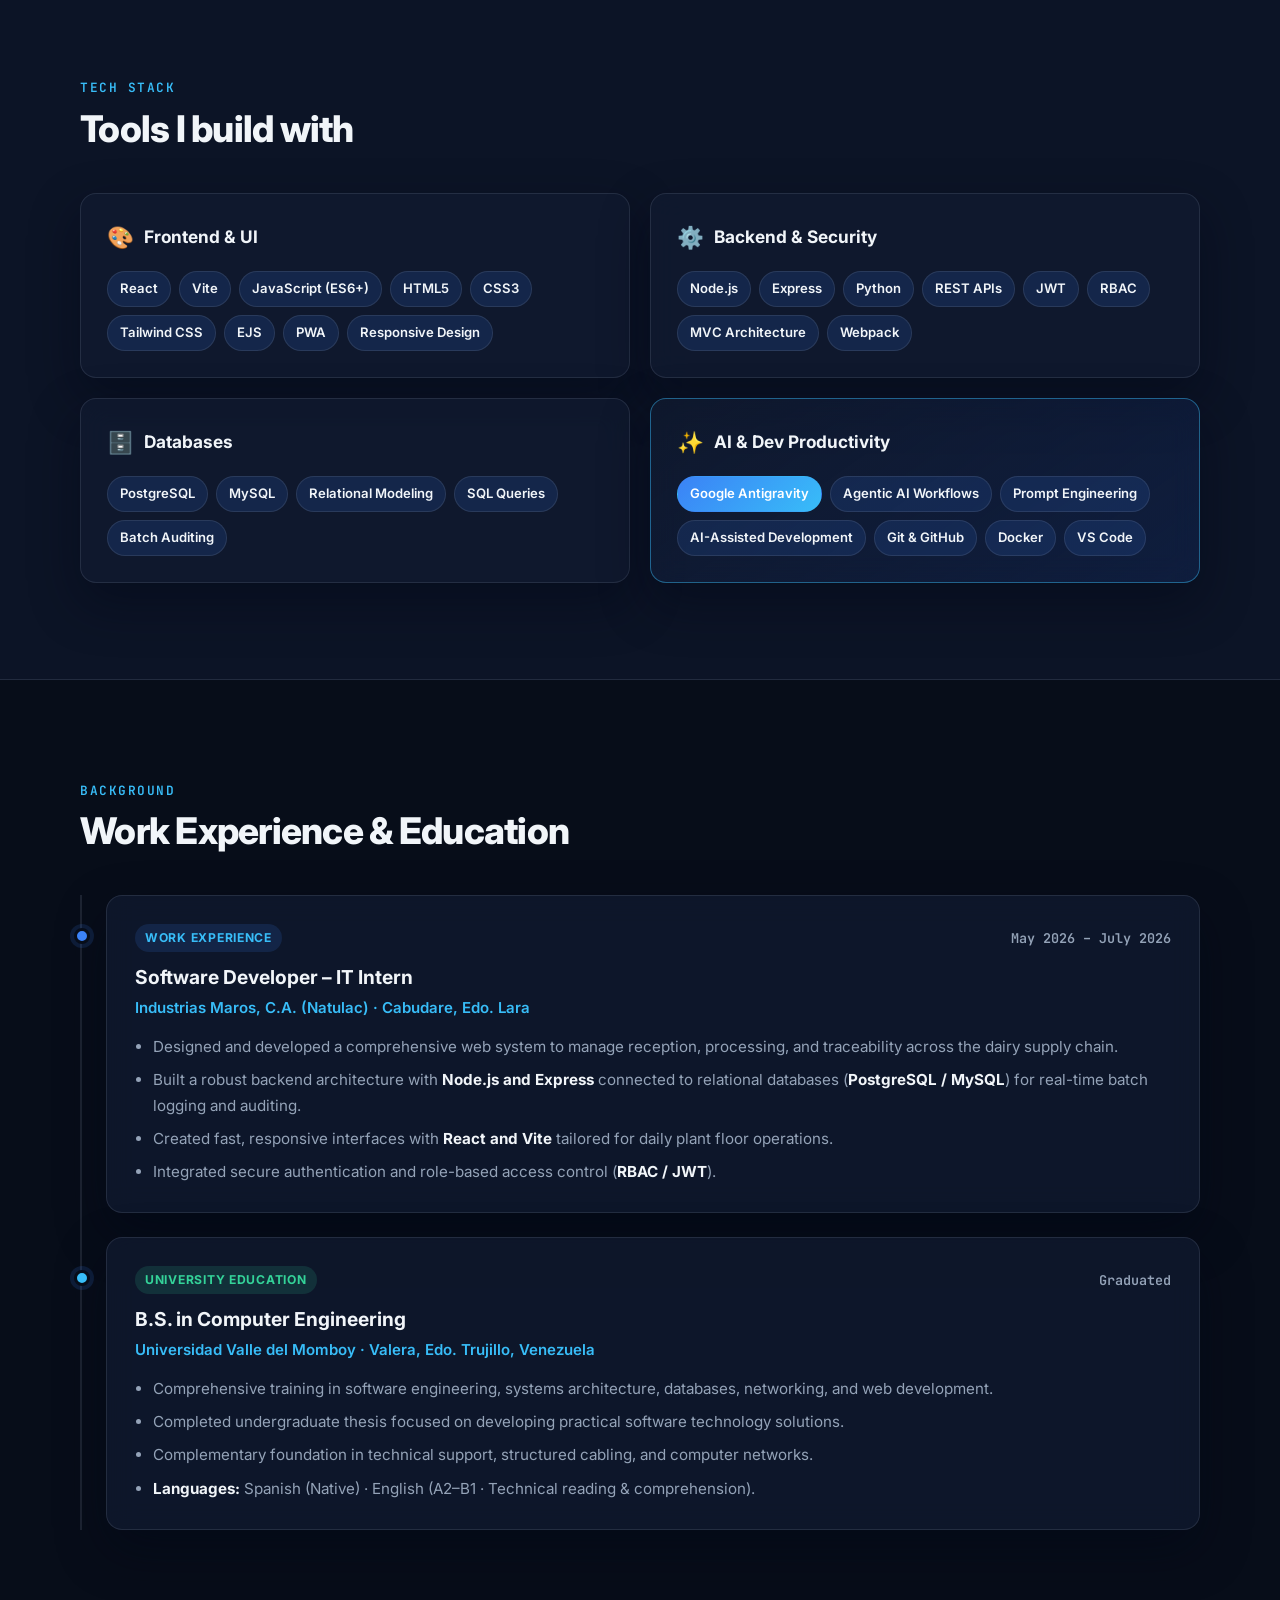
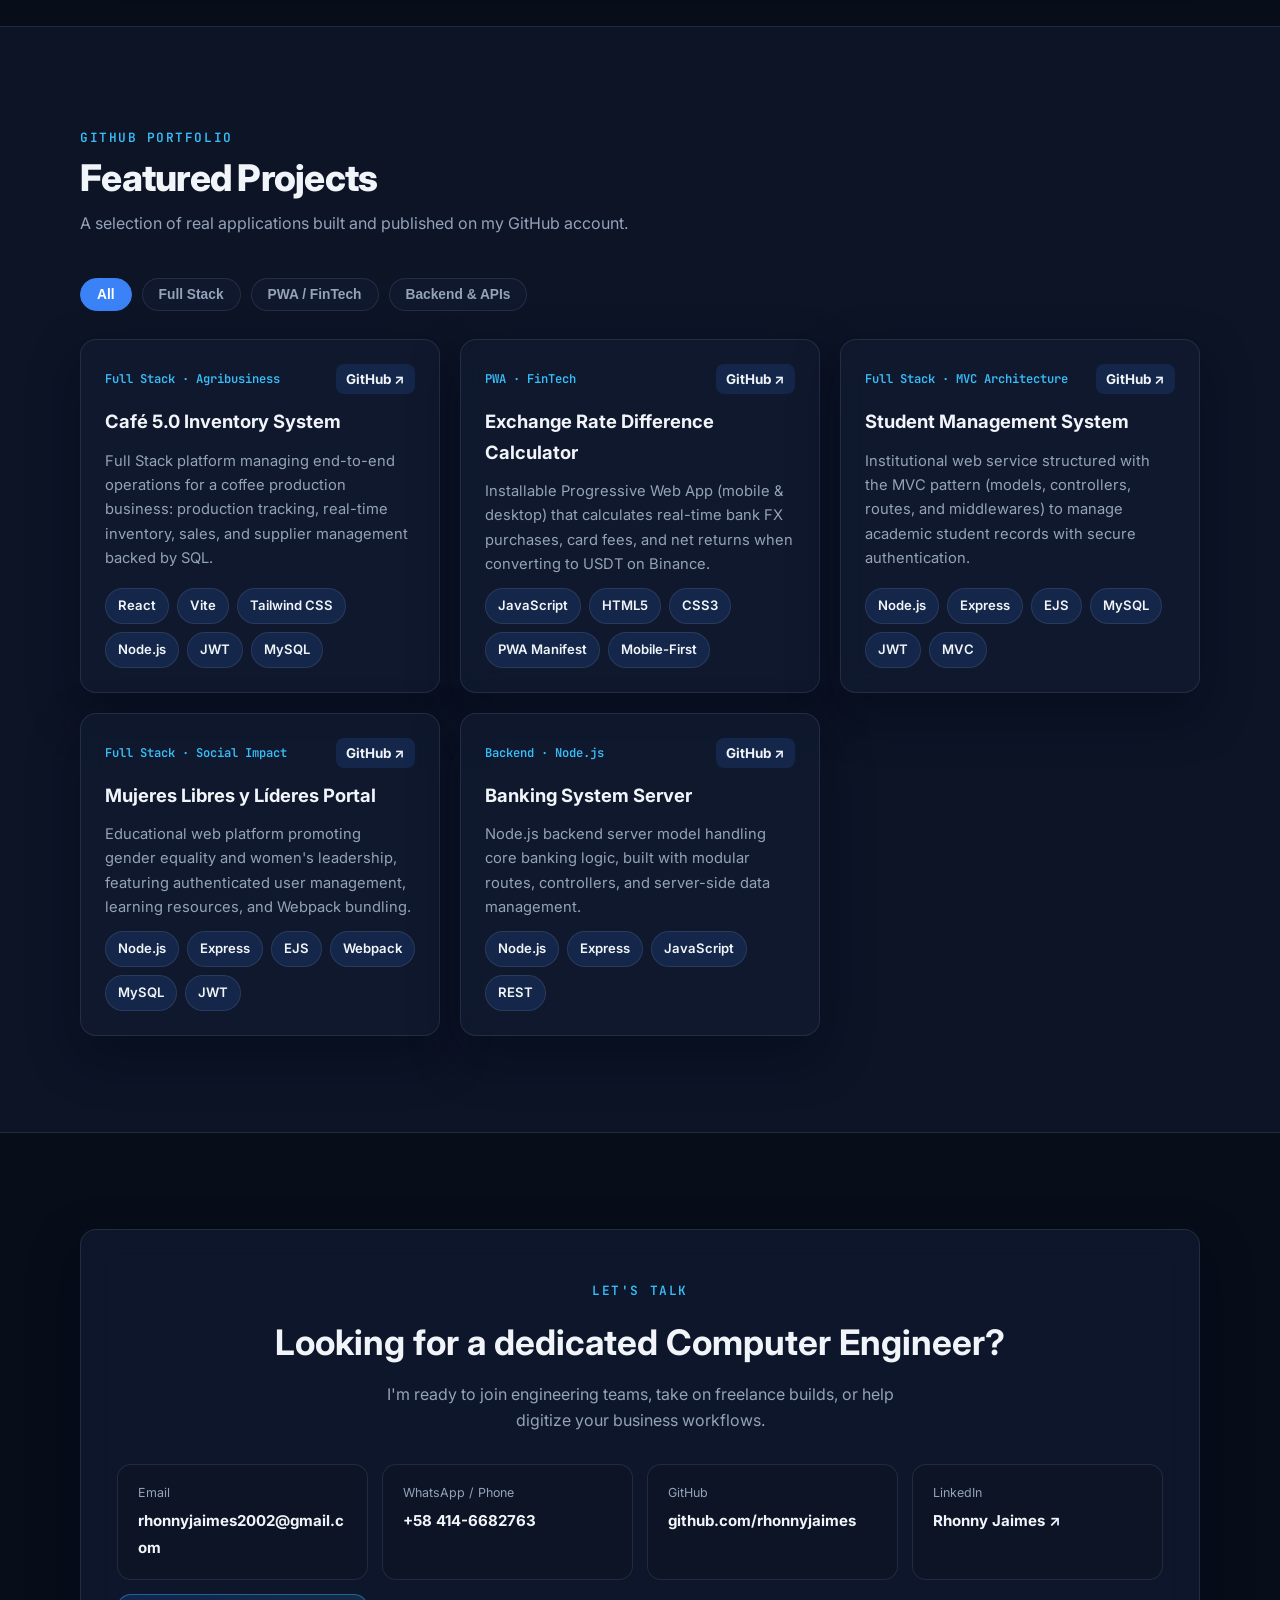
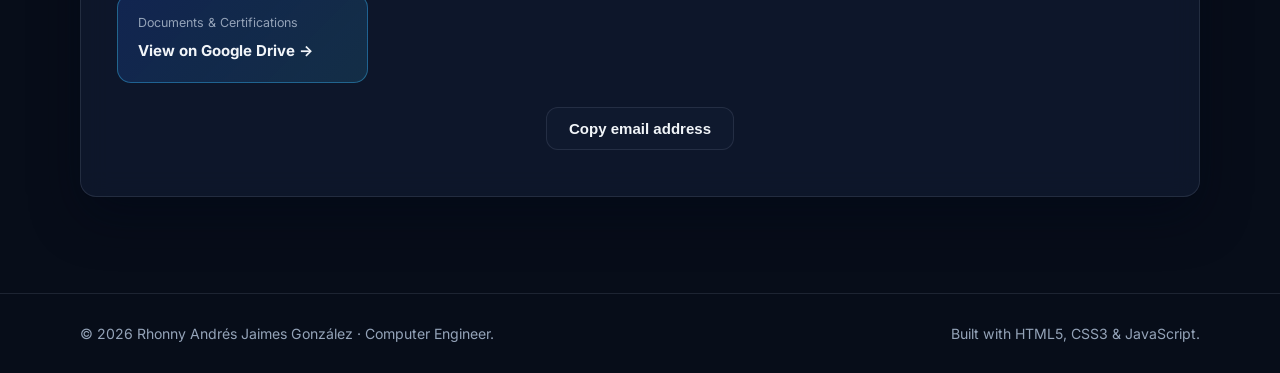
==== commit 89a669e4: "Add English level (A2-B1) to CV, PDF, and bilingual portfolio" ====
--- a/index.html
+++ b/index.html
@@ -270,6 +270,7 @@
               <li data-i18n="exp.eduB1">Comprehensive training in software engineering, systems architecture, databases, networking, and web development.</li>
               <li data-i18n="exp.eduB2">Completed undergraduate thesis focused on developing practical software technology solutions.</li>
               <li data-i18n="exp.eduB3">Complementary foundation in technical support, structured cabling, and computer networks.</li>
+              <li data-i18n-html="exp.eduB4"><strong>Languages:</strong> Spanish (Native) · English (A2–B1 · Technical reading &amp; comprehension).</li>
             </ul>
           </article>
         </div>
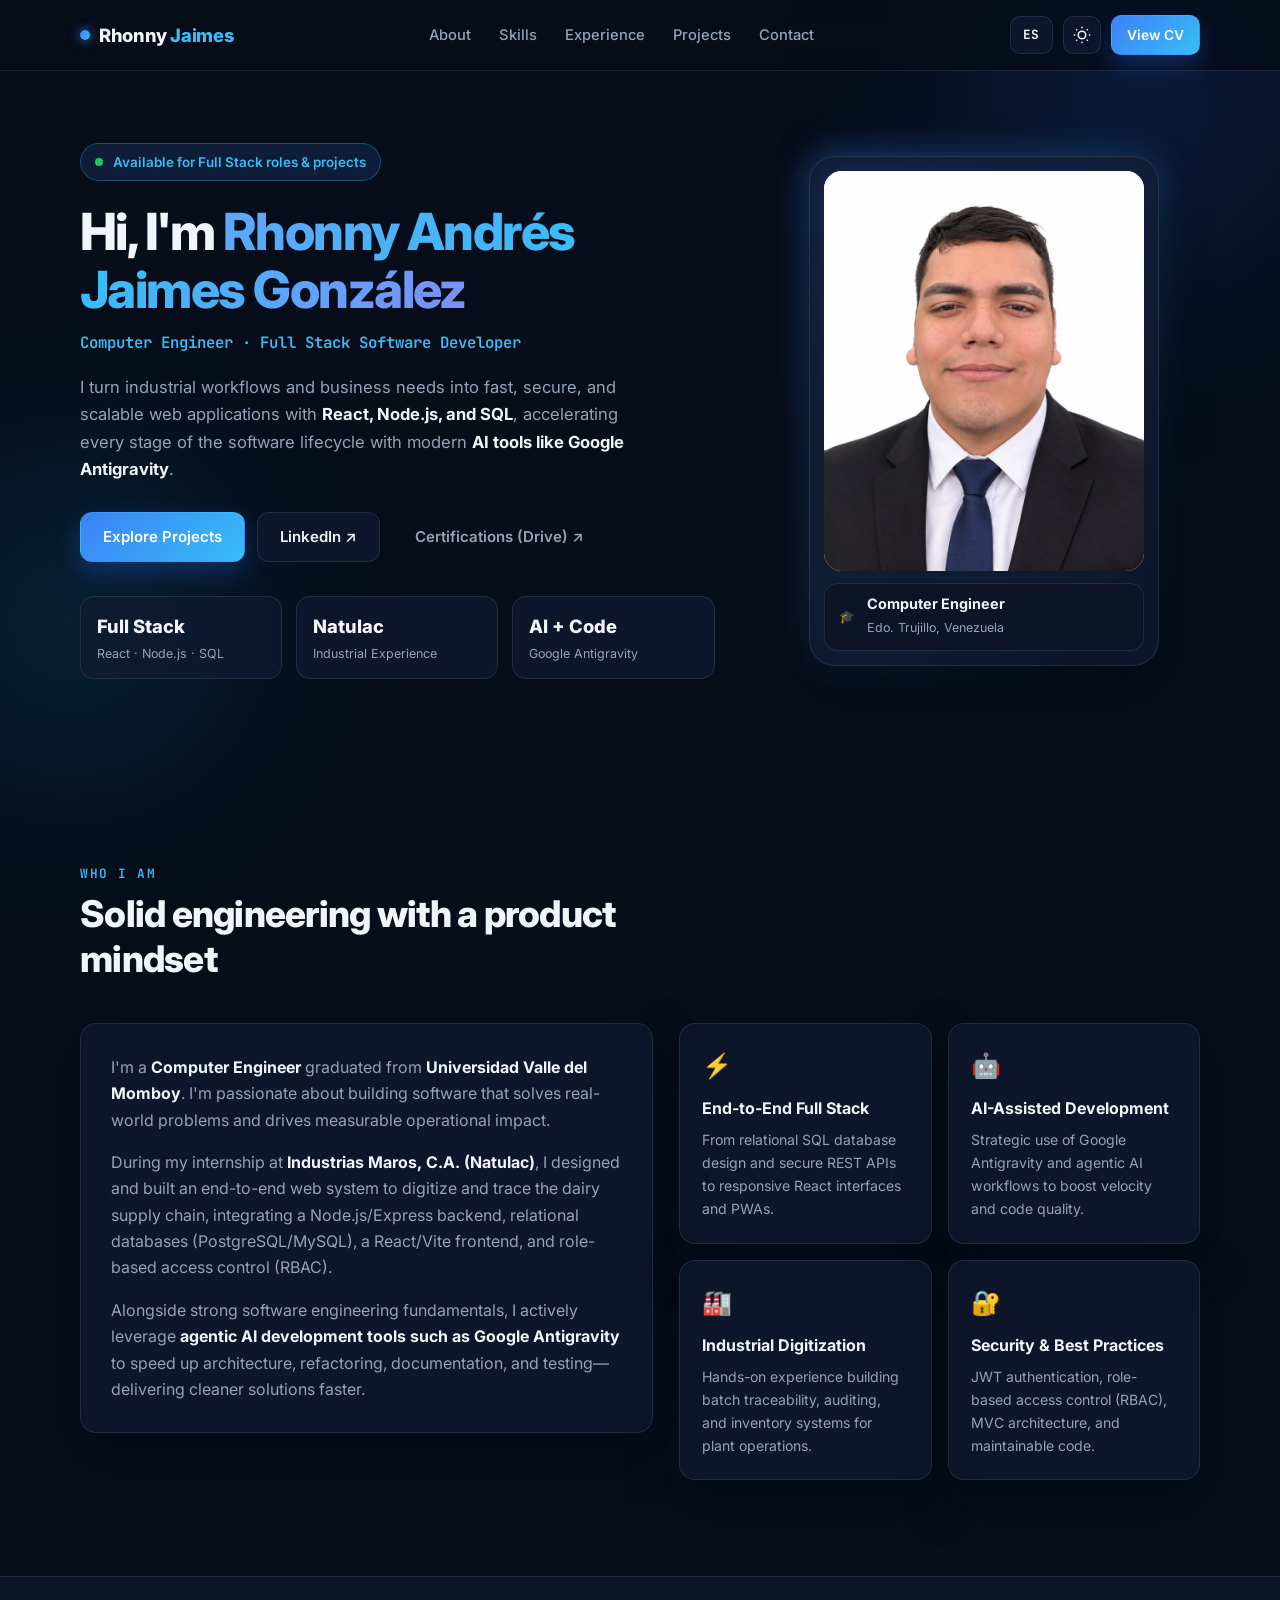
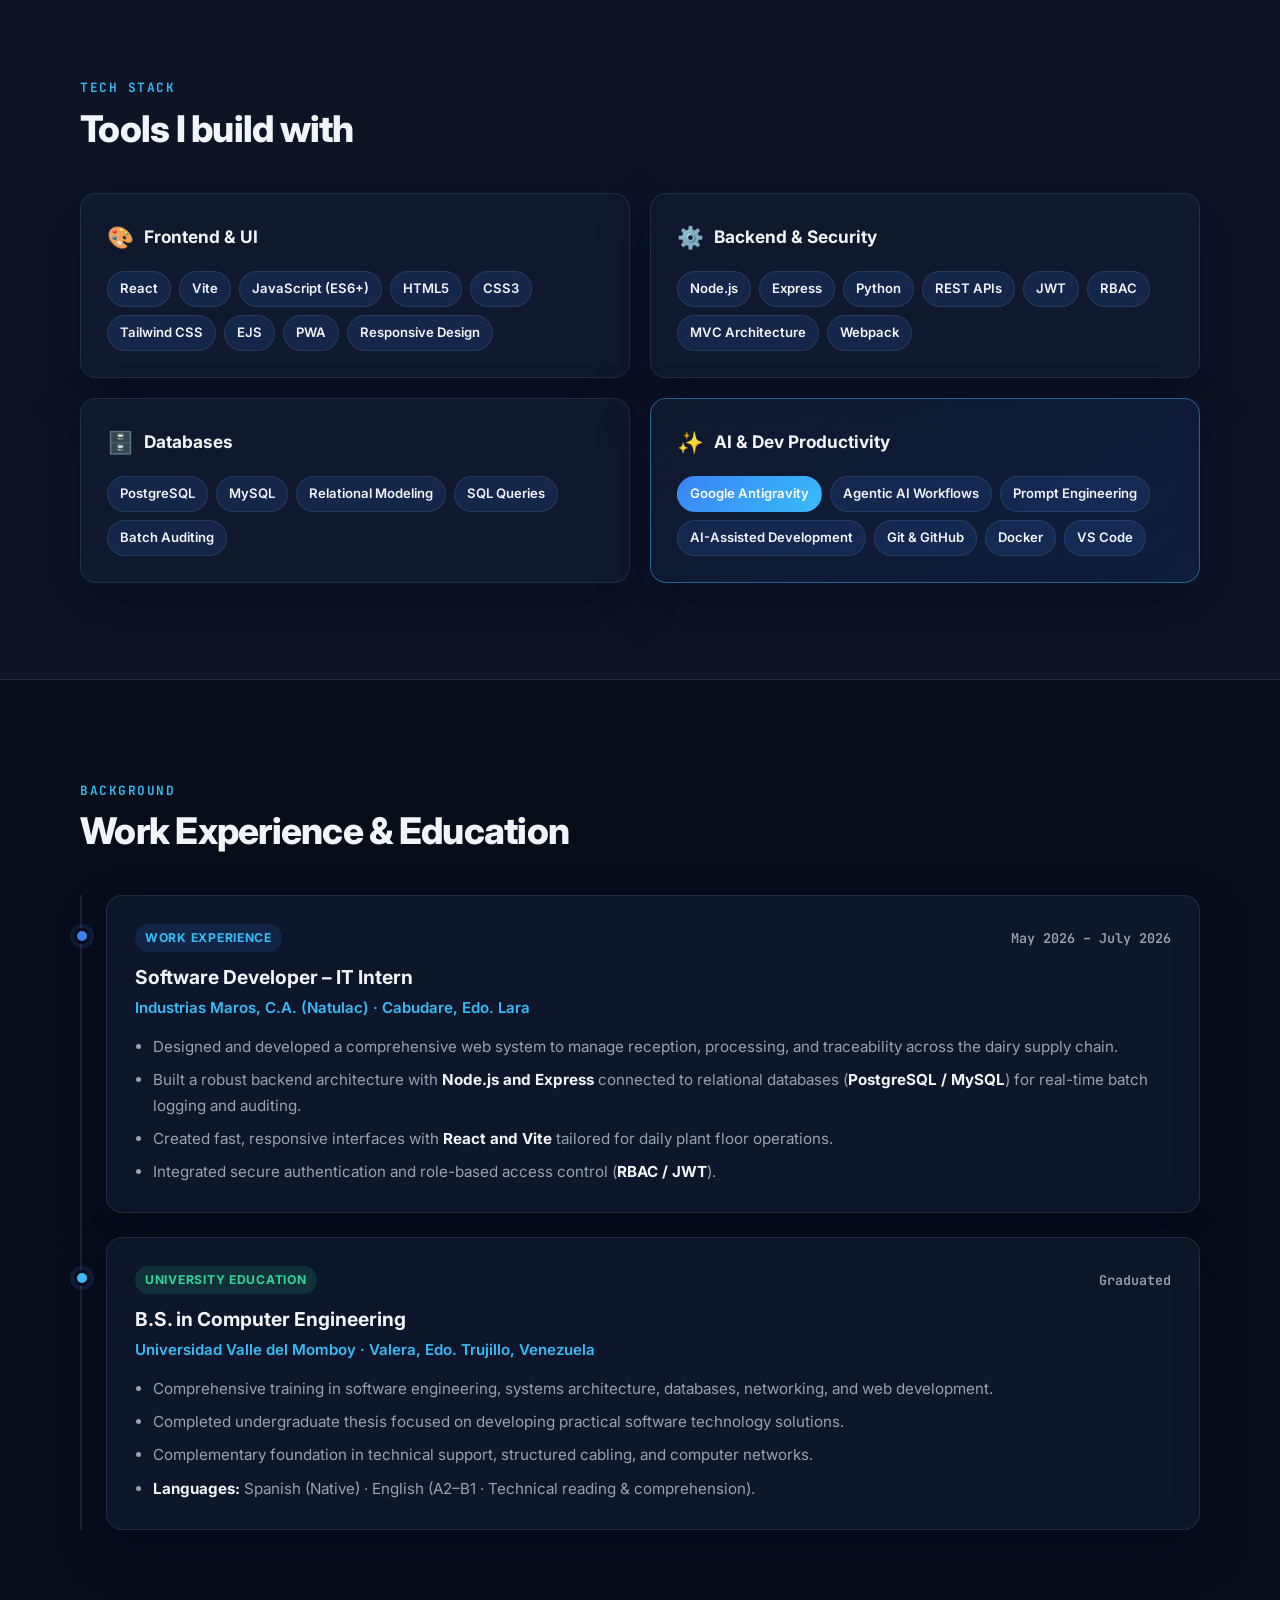
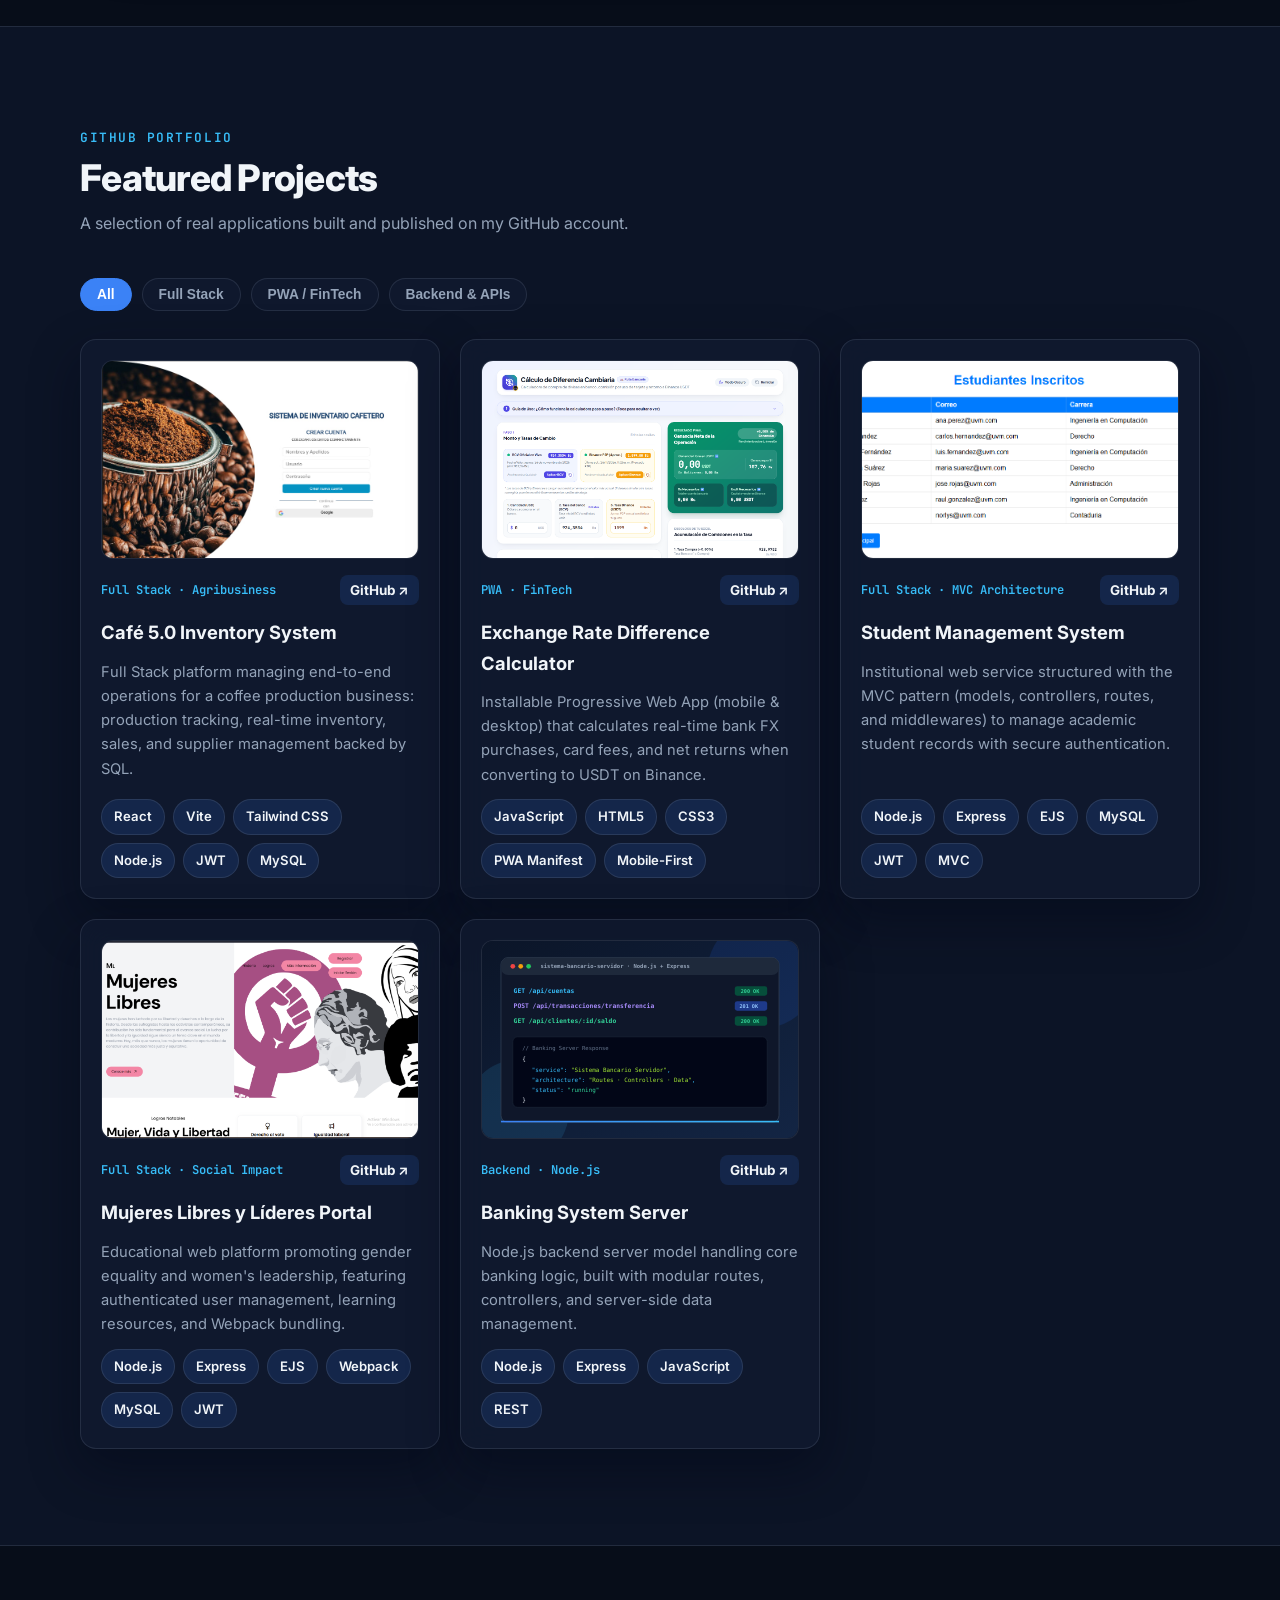
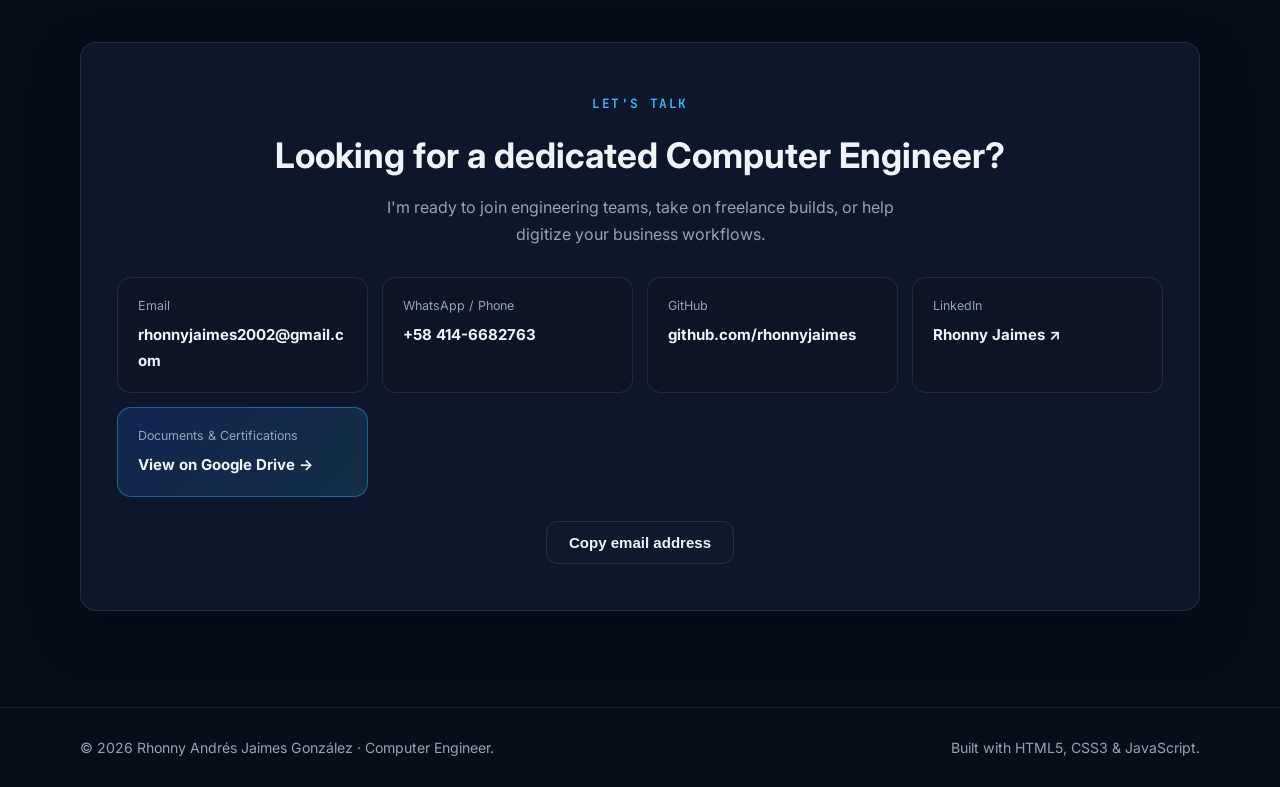
==== commit 4fc6b596: "Add real project preview screenshots to portfolio cards" ====
--- a/index.html
+++ b/index.html
@@ -295,6 +295,9 @@
 
         <div class="projects-grid">
           <article class="project-card glass reveal" data-category="fullstack">
+            <div class="project-thumb">
+              <img src="assets/proj-cafe.png" alt="Café 5.0 Inventory System preview" loading="lazy" />
+            </div>
             <div class="project-header">
               <span class="project-type" data-i18n="proj.p1Type">Full Stack · Agribusiness</span>
               <a href="https://github.com/rhonnyjaimes/sistema-inventario-cafe5.0" target="_blank" rel="noopener" class="project-ext" aria-label="View repository on GitHub">GitHub ↗</a>
@@ -314,6 +317,9 @@
           </article>
 
           <article class="project-card glass reveal" data-category="pwa">
+            <div class="project-thumb">
+              <img src="assets/proj-cambiaria.png" alt="Exchange Rate Difference Calculator preview" loading="lazy" />
+            </div>
             <div class="project-header">
               <span class="project-type">PWA · FinTech</span>
               <a href="https://github.com/rhonnyjaimes/calculo-diferencia-cambiaria" target="_blank" rel="noopener" class="project-ext" aria-label="View repository on GitHub">GitHub ↗</a>
@@ -332,6 +338,9 @@
           </article>
 
           <article class="project-card glass reveal" data-category="fullstack backend">
+            <div class="project-thumb">
+              <img src="assets/proj-estudiantil.png" alt="Student Management System preview" loading="lazy" />
+            </div>
             <div class="project-header">
               <span class="project-type" data-i18n="proj.p3Type">Full Stack · MVC Architecture</span>
               <a href="https://github.com/rhonnyjaimes/gestion-estudiantil" target="_blank" rel="noopener" class="project-ext" aria-label="View repository on GitHub">GitHub ↗</a>
@@ -351,6 +360,9 @@
           </article>
 
           <article class="project-card glass reveal" data-category="fullstack">
+            <div class="project-thumb">
+              <img src="assets/proj-mujeres.png" alt="Mujeres Libres y Líderes Portal preview" loading="lazy" />
+            </div>
             <div class="project-header">
               <span class="project-type" data-i18n="proj.p4Type">Full Stack · Social Impact</span>
               <a href="https://github.com/rhonnyjaimes/Pagina-Mujeres-Libres" target="_blank" rel="noopener" class="project-ext" aria-label="View repository on GitHub">GitHub ↗</a>
@@ -370,6 +382,9 @@
           </article>
 
           <article class="project-card glass reveal" data-category="backend">
+            <div class="project-thumb">
+              <img src="assets/proj-bancario.svg" alt="Banking System Server preview" loading="lazy" />
+            </div>
             <div class="project-header">
               <span class="project-type">Backend · Node.js</span>
               <a href="https://github.com/rhonnyjaimes/sistema-bancario-servidor" target="_blank" rel="noopener" class="project-ext" aria-label="View repository on GitHub">GitHub ↗</a>
--- a/styles.css
+++ b/styles.css
@@ -708,11 +708,34 @@
 }
 
 .project-card {
-  padding: 24px;
+  padding: 20px;
   display: flex;
   flex-direction: column;
   gap: 12px;
   transition: transform 0.24s ease, border-color 0.24s ease;
+}
+
+.project-thumb {
+  width: 100%;
+  aspect-ratio: 16 / 10;
+  border-radius: 12px;
+  overflow: hidden;
+  border: 1px solid var(--border);
+  background: var(--bg-alt);
+  margin-bottom: 4px;
+}
+
+.project-thumb img {
+  width: 100%;
+  height: 100%;
+  object-fit: cover;
+  object-position: top center;
+  display: block;
+  transition: transform 0.35s ease;
+}
+
+.project-card:hover .project-thumb img {
+  transform: scale(1.04);
 }
 
 .project-card:hover {
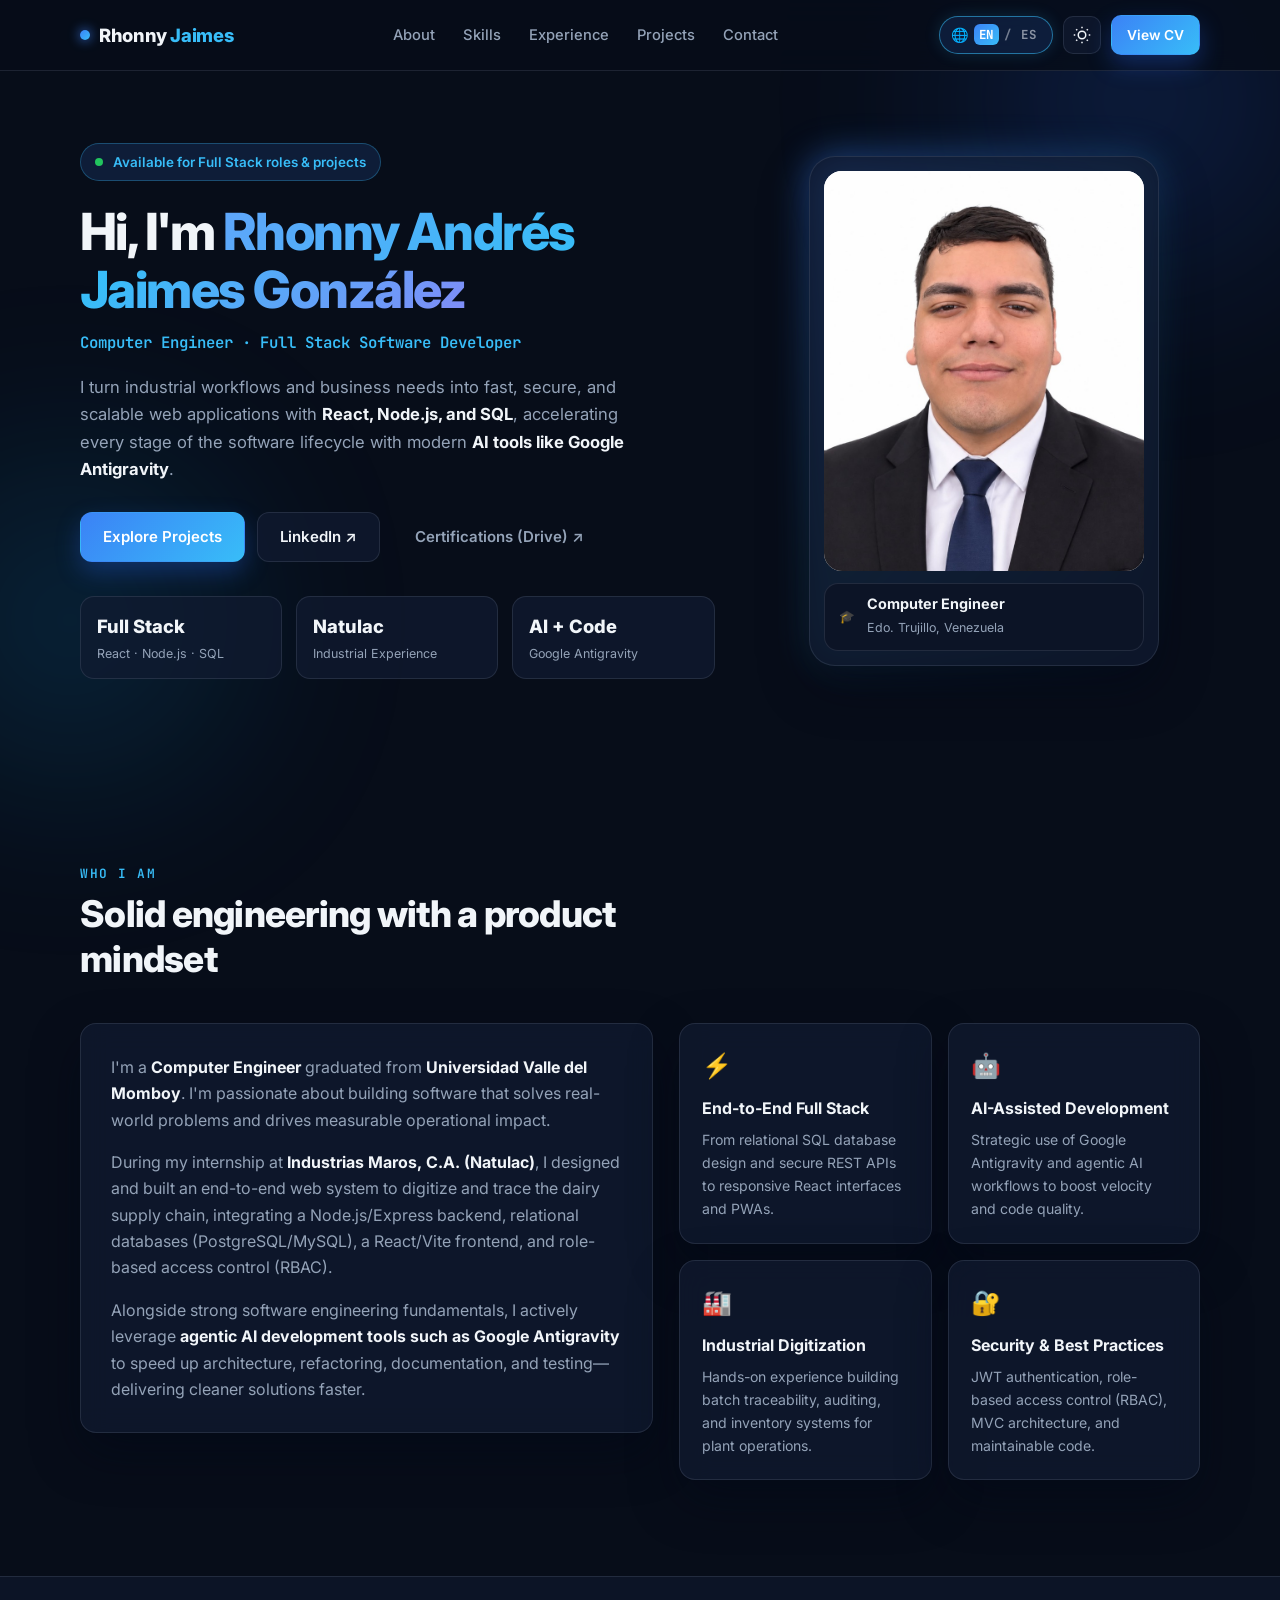
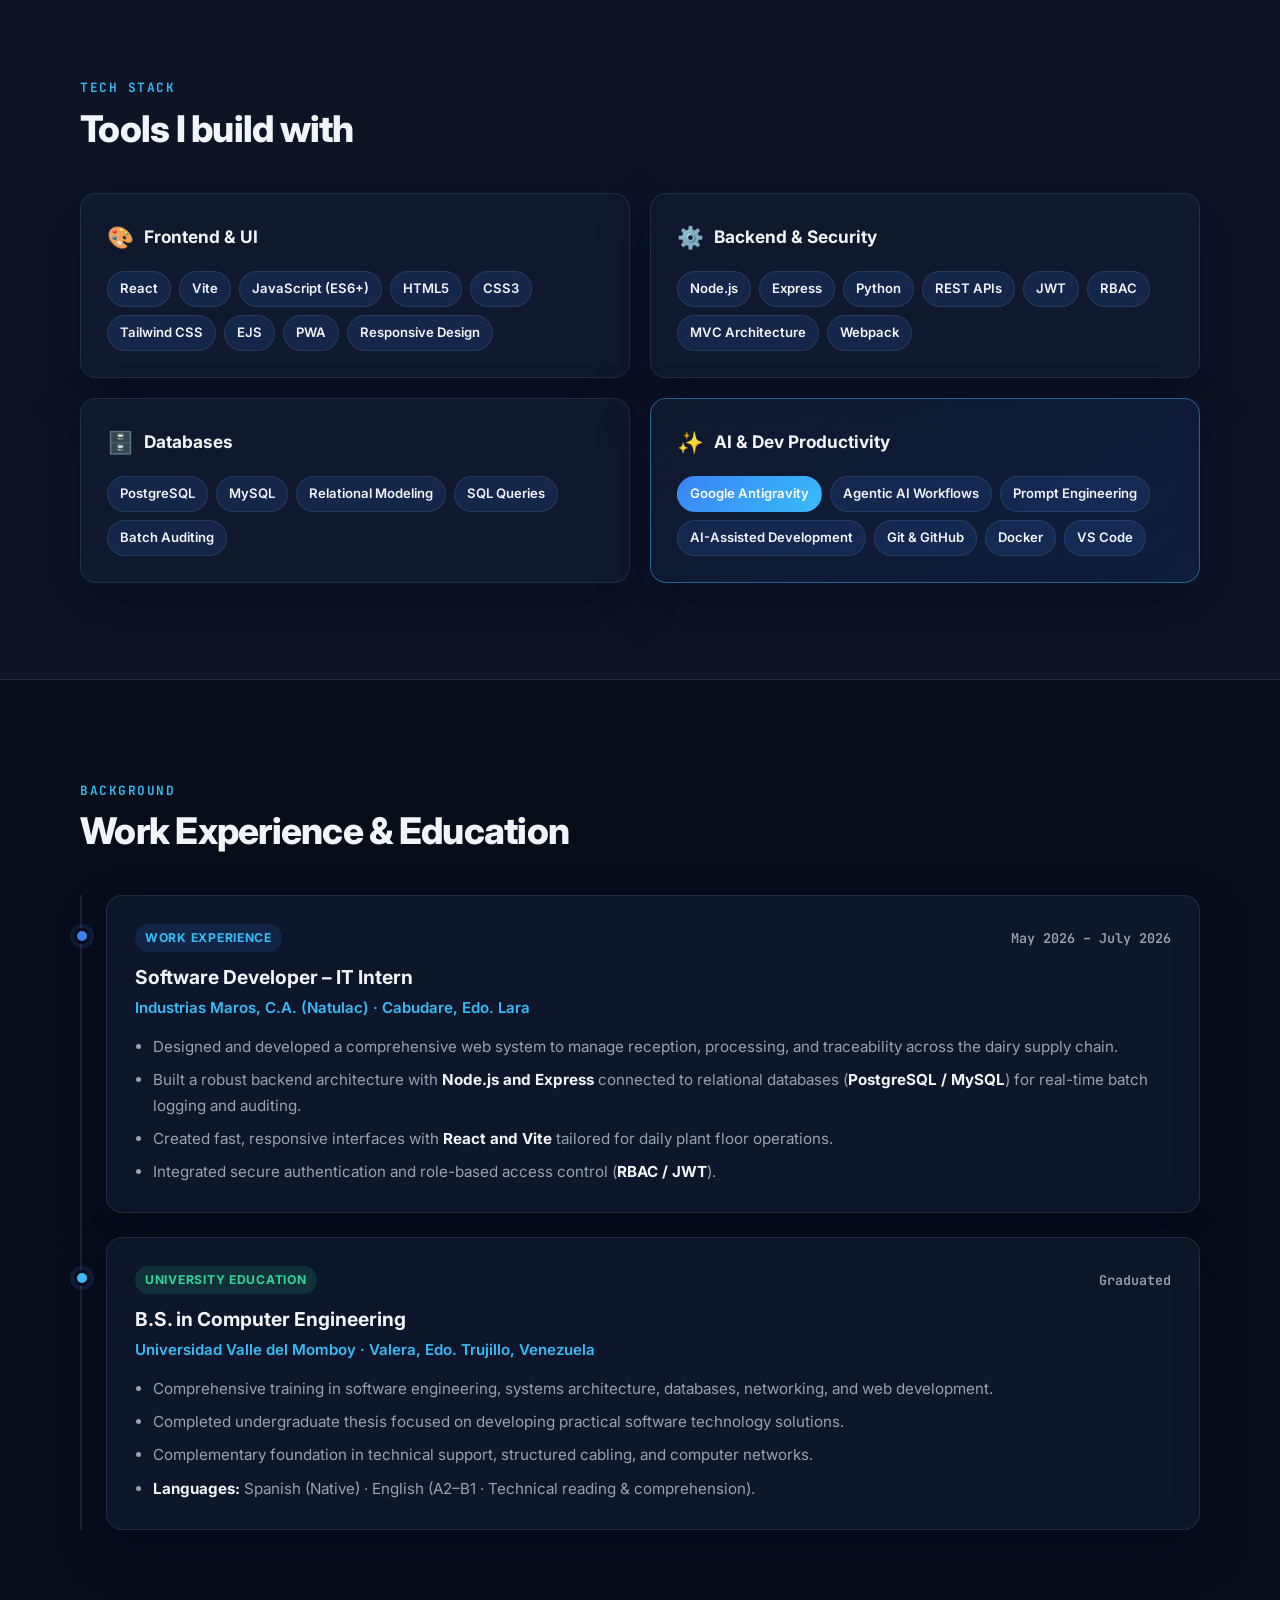
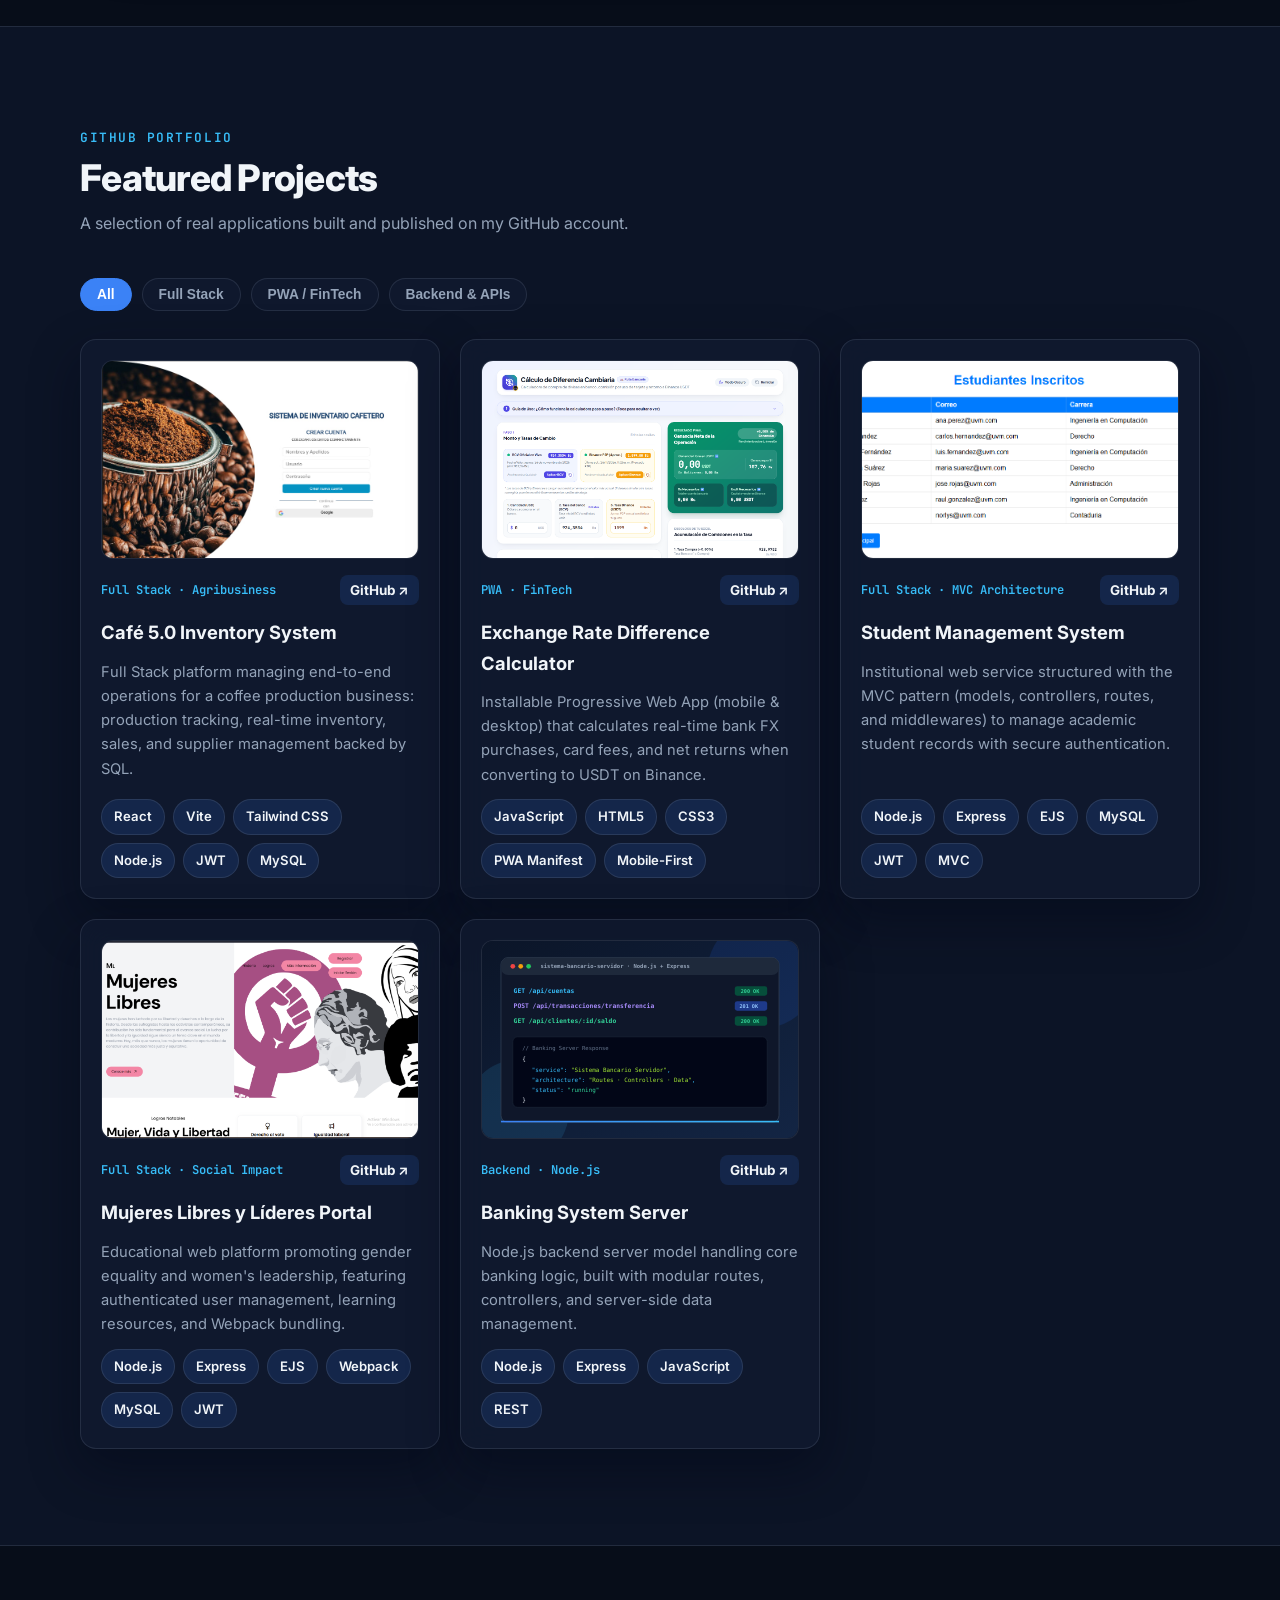
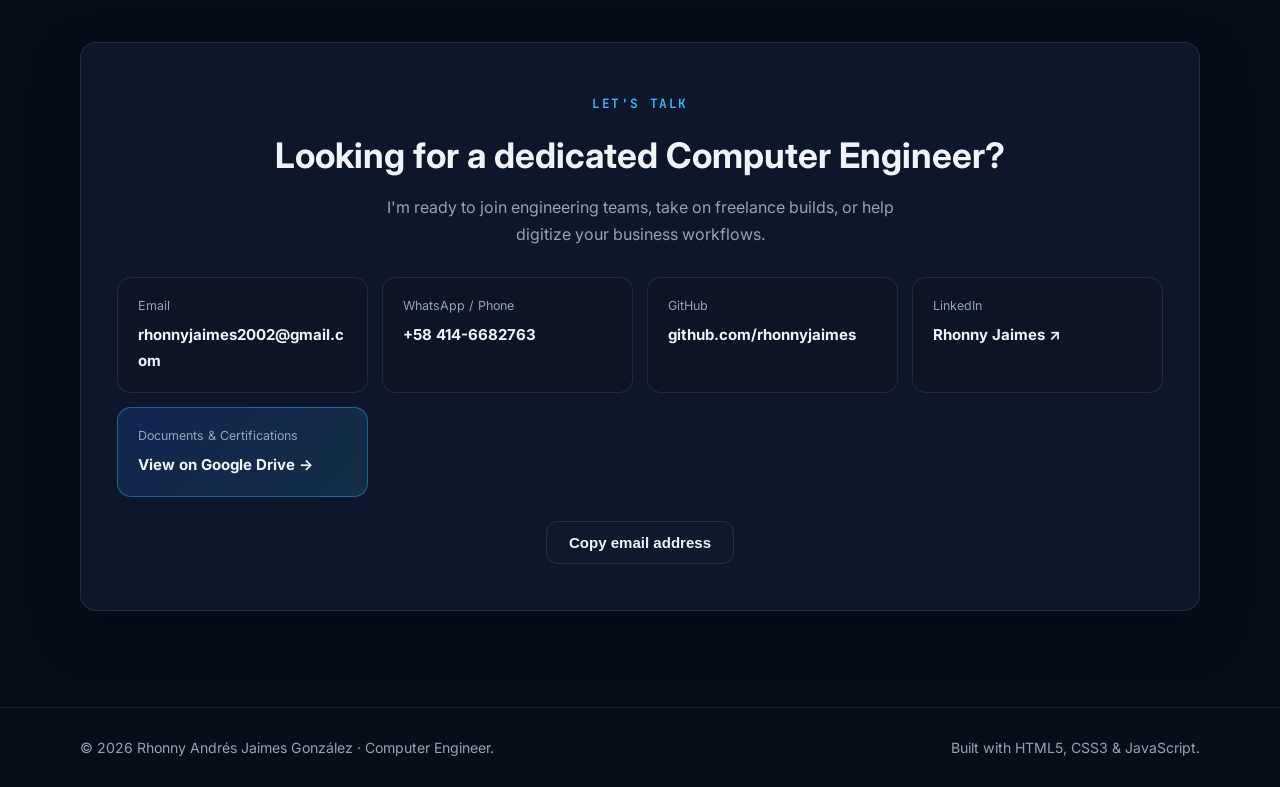
==== commit 9397c3af: "Make EN / ES language switcher prominent in portfolio and CV" ====
--- a/index.html
+++ b/index.html
@@ -32,8 +32,11 @@
       </nav>
 
       <div class="nav-actions">
-        <button id="langToggle" class="lang-btn" aria-label="Switch language" title="Cambiar a Español">
-          ES
+        <button id="langToggle" class="lang-btn" aria-label="Switch language EN / ES" title="Cambiar idioma / Switch language">
+          <span class="lang-globe" aria-hidden="true">🌐</span>
+          <span class="lang-opt active" data-lang="en">EN</span>
+          <span class="lang-sep">/</span>
+          <span class="lang-opt" data-lang="es">ES</span>
         </button>
         <button id="themeToggle" class="icon-btn" aria-label="Toggle light/dark theme" title="Toggle theme">
           <svg class="sun-icon" viewBox="0 0 24 24" fill="none" stroke="currentColor" stroke-width="2"><circle cx="12" cy="12" r="5"/><line x1="12" y1="1" x2="12" y2="3"/><line x1="12" y1="21" x2="12" y2="23"/><line x1="4.22" y1="4.22" x2="5.64" y2="5.64"/><line x1="18.36" y1="18.36" x2="19.78" y2="19.78"/><line x1="1" y1="12" x2="3" y2="12"/><line x1="21" y1="12" x2="23" y2="12"/><line x1="4.22" y1="19.78" x2="5.64" y2="18.36"/><line x1="18.36" y1="5.64" x2="19.78" y2="4.22"/></svg>
--- a/styles.css
+++ b/styles.css
@@ -188,22 +188,49 @@
 
 .lang-btn {
   height: 38px;
-  padding: 0 12px;
-  border-radius: 10px;
-  border: 1px solid var(--border);
-  background: var(--surface);
+  padding: 0 11px;
+  border-radius: 999px;
+  border: 1.5px solid rgba(56, 189, 248, 0.55);
+  background: var(--accent-soft);
   color: var(--text);
   font-family: 'JetBrains Mono', monospace;
-  font-size: 0.8rem;
+  font-size: 0.78rem;
   font-weight: 700;
-  letter-spacing: 0.04em;
+  letter-spacing: 0.03em;
+  display: inline-flex;
+  align-items: center;
+  gap: 5px;
   cursor: pointer;
+  box-shadow: 0 0 16px rgba(56, 189, 248, 0.16);
   transition: all 0.2s ease;
 }
 
 .lang-btn:hover {
   border-color: var(--cyan);
-  color: var(--cyan);
+  background: rgba(56, 189, 248, 0.22);
+  transform: translateY(-1px);
+}
+
+.lang-globe {
+  font-size: 0.88rem;
+  line-height: 1;
+}
+
+.lang-sep {
+  opacity: 0.45;
+}
+
+.lang-opt {
+  opacity: 0.55;
+  padding: 2px 5px;
+  border-radius: 6px;
+  transition: all 0.2s ease;
+}
+
+.lang-opt.active {
+  opacity: 1;
+  background: linear-gradient(135deg, var(--primary), var(--cyan));
+  color: #ffffff;
 }
 
 .icon-btn svg {
@@ -947,8 +974,13 @@
 
   .lang-btn {
     height: 34px;
-    padding: 0 9px;
-    font-size: 0.74rem;
+    padding: 0 8px;
+    font-size: 0.72rem;
+    gap: 3px;
+  }
+
+  .lang-globe {
+    display: none;
   }
 
   .icon-btn {
